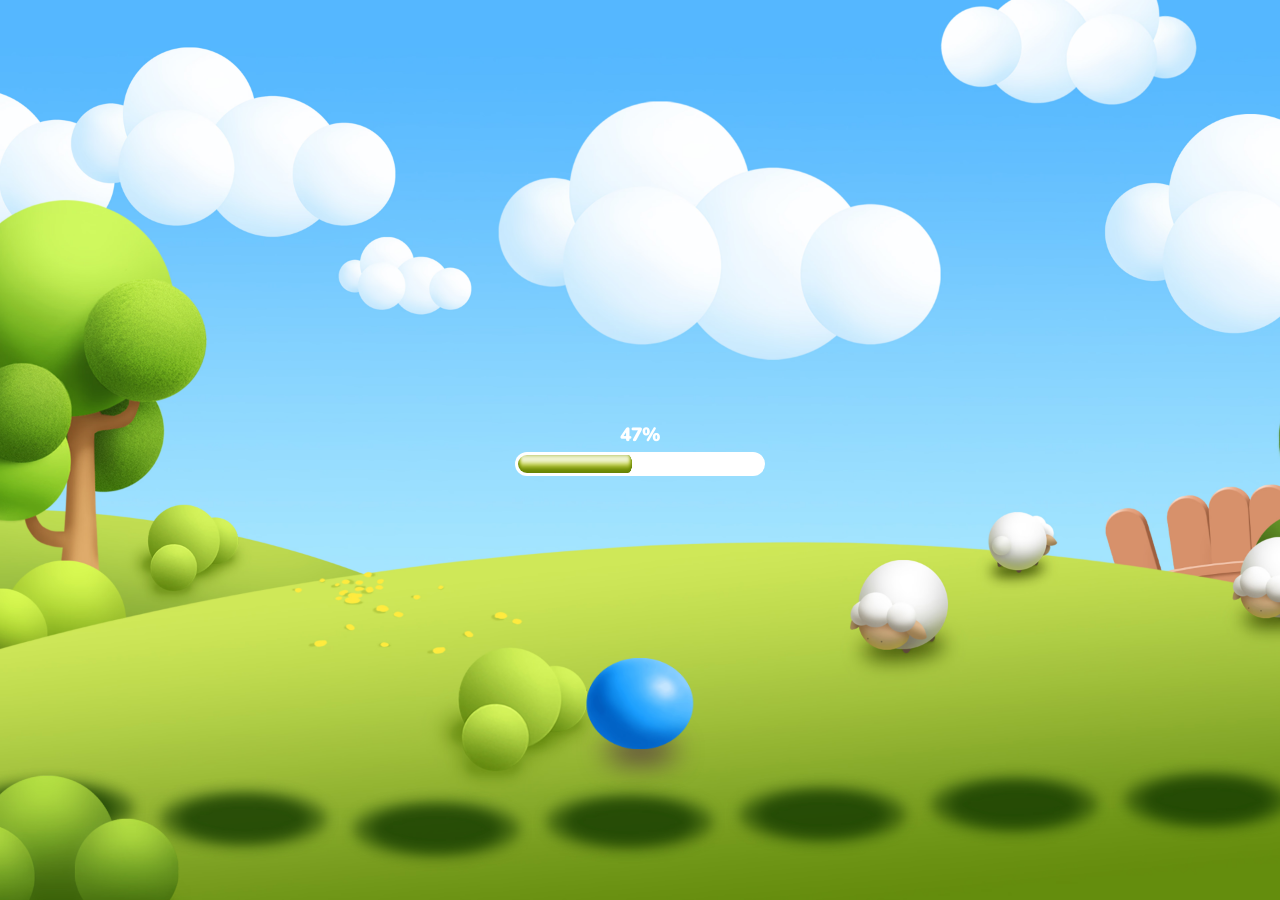
==== index.html @ 811eef04 "ddd" ====
<!DOCTYPE html><html lang="ru"><head>
    <meta charset="UTF-8">
    <meta name="viewport" content="width=device-width,initial-scale=1,viewport-fit=cover">
    <!-- Sitemap -->
    <link rel="sitemap" type="application/xml" href="/sitemap.xml">
    <!-- Иконки -->
    <link rel="apple-touch-icon" href="/favicon.svg">
    <link rel="icon" href="/favicon.svg" type="image/svg" sizes="any">
    <!-- Canonical  -->
    <link rel="canonical" href="https://colorpath.ru/">
    <!-- Theme-color -->
    <meta name="theme-color" content="#fdfdfd">
    <meta name="theme-color" content="#fdfdfd" media="(prefers-color-scheme: light)">
    <meta name="theme-color" content="#000000" media="(prefers-color-scheme: dark)">
    <meta name="apple-mobile-web-app-status-bar-style" content="default">
    <script type="module" crossorigin="" src="/assets/index-CxQRveRb.js"></script>
    <link rel="stylesheet" crossorigin="" href="/assets/index-DnxkoZT_.css">
  <link rel="modulepreload" as="script" crossorigin="" href="/assets/Home-DfJcWKn3.js"><link rel="modulepreload" as="script" crossorigin="" href="/assets/index-CxQRveRb.js"><link rel="modulepreload" as="script" crossorigin="" href="/assets/Header-BY3Kqxrs.js"><link rel="stylesheet" crossorigin="" href="/assets/Header-Bxvtnho0.css"><link rel="stylesheet" crossorigin="" href="/assets/Home-CqLHLkSs.css"><title>Скачать «Путь Цвета» — Аркадный раннер</title><meta name="description" content="Путь Цвета — это динамичный раннер, в котором ты управляешь мячиком, меняешь цвет и проходишь уровни, совпадая c платформами. Этот аркадный раннер на реакцию и скорость становится всё сложнее с каждым уровнем." data-react-helmet="true"><meta name="robots" content="index, follow" data-react-helmet="true"><meta name="twitter:card" content="summary_large_image" data-react-helmet="true"><meta name="twitter:site" content="@MarksGroup" data-react-helmet="true"><meta name="twitter:title" content="Скачать «Путь Цвета» — Аркадный раннер" data-react-helmet="true"><meta name="twitter:description" content="Путь Цвета — это динамичный раннер, в котором ты управляешь мячиком, меняешь цвет и проходишь уровни, совпадая c платформами. Этот аркадный раннер на реакцию и скорость становится всё сложнее с каждым уровнем." data-react-helmet="true"><meta name="twitter:image" content="https://colorpath.ru/preview-image-v2.jpg" data-react-helmet="true"><meta name="twitter:image:alt" content="Превью сайта «Путь Цвета»" data-react-helmet="true"><meta property="og:type" content="website" data-react-helmet="true"><meta property="og:title" content="Скачать «Путь Цвета» — мобильную игру на телефон" data-react-helmet="true"><meta property="og:description" content="Путь Цвета — это динамичный раннер, в котором ты управляешь мячиком, меняешь цвет и проходишь уровни, совпадая c платформами. Этот аркадный раннер на реакцию и скорость становится всё сложнее с каждым уровнем." data-react-helmet="true"><meta property="og:url" content="https://colorpath.ru/" data-react-helmet="true"><meta property="og:image" content="https://colorpath.ru/preview-image-v2.jpg" data-react-helmet="true"><meta property="og:image:width" content="1200" data-react-helmet="true"><meta property="og:image:height" content="630" data-react-helmet="true"><meta property="og:image:alt" content="Превью сайта «Путь Цвета»" data-react-helmet="true"><meta property="og:site_name" content="Скачать «Путь Цвета»" data-react-helmet="true"><meta property="og:locale" content="ru_RU" data-react-helmet="true"><meta http-equiv="Content-Security-Policy" content="default-src 'self'; img-src 'self' https://colorpath.ru https://mc.yandex.ru data: https://telegram.org; script-src 'self' https://mc.yandex.ru 'sha256-GylAe+ymyzx4MREH3q81FRQ39P6rjlCCFoz0YjMxgVc='; style-src 'self' 'unsafe-inline'; font-src 'self' data:; connect-src 'self' https://mc.yandex.ru https://api.yourdomain.com; frame-src 'self' https://mc.yandex.ru;" data-react-helmet="true"><script type="application/ld+json" data-react-helmet="true">{"@context":"https://schema.org","@type":"Game","name":"Скачать «Путь Цвета» — мобильную игру на телефон. Веселый аркадный раннер на реакцию.","description":"Путь Цвета — это динамичный раннер, в котором ты управляешь мячиком, меняешь цвет и проходишь уровни, совпадая c платформами. Этот аркадный раннер на реакцию и скорость становится всё сложнее с каждым уровнем.","url":"https://colorpath.ru/","image":"https://colorpath.ru/preview-image-v2.jpg","applicationCategory":"Game","operatingSystem":"iOS, Android","offers":{"@type":"Offer","price":"0","priceCurrency":"USD"},"aggregateRating":{"@type":"AggregateRating","ratingValue":"4.8","ratingCount":"12450"},"publisher":{"@type":"Organization","name":"LABA","logo":{"@type":"ImageObject","url":"https://colorpath.ru/logo.svg"}}}</script></head>

  <body>
    <!-- Yandex.Metrika counter -->

    <!-- /Yandex.Metrika counter -->
    <div id="root"><header class="Header" data-section="intro"><div class="Header__menu"><nav role="navigation" aria-label="Основная навигация"><div class="Header__bg"><svg width="100" height="100" viewBox="0 0 932 161" fill="none" xmlns="http://www.w3.org/2000/svg"><path d="M6.1457 66.9372C6.17475 56.8547 6.18928 51.8135 7.27538 47.6569C10.1129 36.7972 18.1242 28.2595 28.4495 25.0916C32.4016 23.8791 37.2186 23.7713 46.8527 23.5557L895.023 4.57463C899.375 4.47724 901.551 4.42854 903.385 4.61542C917.672 6.07082 929.167 17.5715 931.196 32.4399C931.456 34.349 931.507 36.6257 931.609 41.179C931.71 45.6755 931.76 47.9238 931.589 49.8257C930.255 64.6284 919.488 76.5764 905.445 78.8394C903.64 79.1301 901.492 79.2096 897.197 79.3686L49.386 110.741C39.1599 111.12 34.0469 111.309 29.8666 110.24C18.9293 107.444 10.2799 98.6818 7.25541 87.3341C6.09943 82.997 6.11485 77.6437 6.1457 66.9372Z" fill="#424342"></path><path d="M41.7187 102.671C41.6314 99.4462 55.7646 98.0986 58.9004 97.7809C62.0616 97.4607 64.8967 99.7834 65.2851 103.012L68.1341 126.69C68.7197 131.557 65.0732 135.873 60.2854 135.98C57.409 136.044 54.9062 134.58 53.4222 132.361C51.1485 128.961 51.46 124.358 49.5861 120.722C46.0805 113.922 41.8933 109.122 41.7187 102.671Z" fill="#424342"></path><path d="M29.4605 85.6154C30.3723 82.4484 28.1884 78.7576 24.9633 78.8298C22.6552 78.8814 20.844 80.8695 20.9806 83.229C21.7233 96.0625 23.0227 110.569 22.2489 124.554C22.1038 127.177 24.1415 129.428 26.7074 129.37C29.3717 129.311 31.3158 126.812 30.7693 124.141C28.6867 113.962 25.8257 98.2405 29.4605 85.6154Z" fill="#424342"></path><path d="M32.1048 79.4664C31.1679 74.6061 35.2433 69.199 40.0487 69.7801C43.1049 70.1496 45.4043 72.8035 45.4208 75.9536C45.5101 93.0492 48.5095 123.289 50.3431 140.249C51.1918 148.098 48.8365 156.988 41.3434 159.475C40.1314 159.878 38.9103 160.107 37.7396 160.062C37.0886 160.037 36.424 159.934 35.7557 159.768C27.2162 157.65 25.1386 147.085 26.8111 138.447C30.107 121.426 34.733 93.0997 32.1048 79.4664Z" fill="#424342"></path><path d="M866.865 66.1257C866.104 61.7442 869.251 57.4587 873.596 57.3615C877.33 57.2779 880.397 60.3653 880.41 64.1889C880.47 81.5258 881.013 93.9601 883.423 112.902C883.937 116.94 880.941 120.57 876.965 120.659C872.836 120.752 869.593 116.998 869.823 112.777C870.59 98.658 869.166 79.3785 866.865 66.1257Z" fill="#424342"></path><path d="M886.223 58.1243C885.308 54.5411 887.758 50.8066 891.373 50.7257C894.314 50.6599 896.736 53.0915 896.676 56.1024C896.435 68.2213 895.657 77.0644 897.084 90.4127C897.391 93.2862 895.267 95.8627 892.444 95.9258C889.514 95.9914 887.248 93.333 887.615 90.3561C888.757 81.1138 889.281 70.0977 886.223 58.1243Z" fill="#424342"></path><path d="M0.19188 42.1889C0.446501 32.174 0.573811 27.1665 1.75264 23.0616C4.83244 12.337 13.0327 4.03403 23.4263 1.11665C27.4045 4.49606e-07 32.2228 0 41.8593 0H890.242C894.595 0 896.772 9.83514e-08 898.601 0.226411C912.851 1.98976 924.086 13.6697 925.782 28.4847C926 30.3869 926 32.6496 926 37.175C926 41.6439 926 43.8784 925.786 45.7639C924.121 60.4388 913.09 72.0682 898.999 74.004C897.189 74.2527 895.04 74.2839 890.742 74.3463L42.4414 86.6636C32.2094 86.8122 27.0934 86.8865 22.938 85.732C12.066 82.7113 3.61482 73.815 0.844966 62.4753C-0.213688 58.1412 -0.0785016 52.8238 0.19188 42.1889Z" fill="url(#paint0_linear_5521_63261)"></path><path d="M48.9529 85.5884C48.9377 82.3827 51.3043 79.644 54.4464 79.3981C57.6139 79.1503 60.3964 81.5206 60.7125 84.7362L63.031 108.321C63.5076 113.168 59.7654 117.374 54.9764 117.374C49.9423 117.374 46.1564 112.751 46.981 107.7C48.2776 99.7566 48.9908 93.6478 48.9529 85.5884Z" fill="url(#paint1_linear_5521_63261)"></path><path d="M23.083 61.2616C24.0654 58.1359 21.9646 54.421 18.7386 54.421C16.43 54.421 14.5748 56.3556 14.6585 58.7025C15.114 71.4674 16.0885 85.9062 15.002 99.7819C14.7982 102.384 16.785 104.665 19.3516 104.665C22.0166 104.665 24.016 102.227 23.5295 99.5613C21.6751 89.4027 19.1666 73.7222 23.083 61.2616Z" fill="url(#paint2_linear_5521_63261)"></path><path d="M26.5901 63.1046C25.7622 58.2558 29.9575 52.9752 34.7487 53.6592C37.7959 54.0942 40.0354 56.7816 39.9813 59.9112C39.5582 84.4219 40.1569 117.752 43.496 138.225C44.3756 143.618 40.4035 149 35.0293 149C30.0976 149 26.324 144.457 26.8596 139.47C29.1001 118.606 30.0361 83.2859 26.5901 63.1046Z" fill="url(#paint3_linear_5521_63261)"></path><path d="M860.714 60.5169C860.051 56.1476 863.293 51.9605 867.64 51.9605C871.374 51.9605 874.371 55.0956 874.299 58.8941C873.971 76.1174 874.235 88.4813 876.221 107.351C876.645 111.374 873.568 114.914 869.591 114.914C865.461 114.914 862.303 111.113 862.627 106.924C863.71 92.9163 862.717 73.733 860.714 60.5169Z" fill="url(#paint4_linear_5521_63261)"></path><path d="M880.246 52.999C879.411 49.4192 881.944 45.7639 885.561 45.7639C888.503 45.7639 890.869 48.2333 890.742 51.2229C890.23 63.256 889.254 72.0232 890.382 85.3147C890.625 88.1759 888.443 90.6881 885.62 90.6881C882.689 90.6881 880.483 87.997 880.917 85.048C882.265 75.8924 883.035 64.961 880.246 52.999Z" fill="url(#paint5_linear_5521_63261)"></path><path d="M30.432 145.915C26.8946 140.284 31.8534 104.384 31.8534 104.384C33.2768 124.312 29.7917 144.239 42.7664 144.239C42.7664 144.239 33.9695 151.546 30.432 145.915Z" fill="#B9E8FF"></path><path d="M872.07 112.063C874.72 106.375 871.785 70.6033 871.785 70.6033C870.404 90.534 872.562 110.377 863.21 110.608C863.21 110.608 869.42 117.75 872.07 112.063Z" fill="#B9E8FF"></path><path opacity="0.4" d="M911.919 62.0598C892.759 77.5151 865.218 65.2002 865.218 65.2002C902.858 60.2593 912.822 56.938 917.838 25.652C917.838 25.652 931.079 46.6046 911.919 62.0598Z" fill="#B9E8FF"></path><defs><linearGradient id="paint0_linear_5521_63261" x1="359.175" y1="231.209" x2="345.45" y2="-19.575" gradientUnits="userSpaceOnUse"><stop stop-color="#D1EDFF"></stop><stop offset="1" stop-color="white"></stop></linearGradient><linearGradient id="paint1_linear_5521_63261" x1="359.175" y1="231.209" x2="345.45" y2="-19.575" gradientUnits="userSpaceOnUse"><stop stop-color="#D1EDFF"></stop><stop offset="1" stop-color="white"></stop></linearGradient><linearGradient id="paint2_linear_5521_63261" x1="359.175" y1="231.209" x2="345.45" y2="-19.575" gradientUnits="userSpaceOnUse"><stop stop-color="#D1EDFF"></stop><stop offset="1" stop-color="white"></stop></linearGradient><linearGradient id="paint3_linear_5521_63261" x1="359.175" y1="231.209" x2="345.45" y2="-19.575" gradientUnits="userSpaceOnUse"><stop stop-color="#D1EDFF"></stop><stop offset="1" stop-color="white"></stop></linearGradient><linearGradient id="paint4_linear_5521_63261" x1="359.175" y1="231.209" x2="345.45" y2="-19.575" gradientUnits="userSpaceOnUse"><stop stop-color="#D1EDFF"></stop><stop offset="1" stop-color="white"></stop></linearGradient><linearGradient id="paint5_linear_5521_63261" x1="359.175" y1="231.209" x2="345.45" y2="-19.575" gradientUnits="userSpaceOnUse"><stop stop-color="#D1EDFF"></stop><stop offset="1" stop-color="white"></stop></linearGradient></defs></svg></div><div class="Header__picture"><img src="/assets/element-cloud-CHfB89qb.svg" alt="" loading="lazy"></div><ul><li class="Header__link"><a href="https://www.rustore.ru/catalog/app/ru.LABA.ColorPath" target="_blank" rel="noopener noreferrer" aria-label="Скачать игру"><span>Играть</span></a></li><li class="Header__link"><a href="#tab">Об игре</a></li><li class="Header__link Header__link_logo"><a href="/"><svg width="100" height="100" viewBox="0 0 33 33" fill="none" xmlns="http://www.w3.org/2000/svg"><g clip-path="url(#clip0_6053_7049)"><g clip-path="url(#clip1_6053_7049)"><circle cx="23.9619" cy="8.42684" r="5.06106" transform="rotate(0.193683 23.9619 8.42684)" fill="#424342"></circle><path d="M12.5983 0.797351L12.5358 19.2701C12.5349 19.5496 12.7607 19.777 13.0402 19.7779L31.513 19.8404L31.4745 31.2276L1.10829 31.1249L1.21094 0.758857L12.5983 0.797351Z" fill="#424342"></path></g></g><defs><clipPath id="clip0_6053_7049"><rect width="30.3664" height="30.3664" fill="white" transform="translate(1.21094 0.758857) rotate(0.193683)"></rect></clipPath><clipPath id="clip1_6053_7049"><rect width="30.3664" height="30.3664" fill="white" transform="translate(1.21094 0.758857) rotate(0.193683)"></rect></clipPath></defs></svg></a></li><li class="Header__link"><a href="#slider">Приключения</a></li><li class="Header__link"><a href="#footer">Каналы</a></li></ul><div class="Header__picture"><img src="/assets/element-cloud-CHfB89qb.svg" alt="" loading="lazy"></div></nav><button type="button" class="Header__toggle" aria-label="Открыть/закрыть меню" aria-expanded="false" aria-controls="main-navigation"><div><span></span><span></span><span></span></div></button></div></header><main><div class="ScrollContainer"><section class="Intro" id="intro" data-section="intro"><div class="Intro__container"><div class="Intro__logo"><picture><img loading="eager" src="/assets/element-logo-zb1z8ChI.svg" width="970" height="296" alt="Играй на телефоне" decoding="async"></picture></div><ul class="Intro__stores"><li class="Intro__store Intro__store_app"><a href="#" target="_blank" rel="noopener noreferrer" aria-label="Скачать в App Store"><picture><img loading="eager" src="/assets/intro-appstore-DQC2vHEr.svg" width="197" height="80" alt="Скачать в App Store" decoding="async"></picture></a></li><li class="Intro__store Intro__store_google"><a href="#" target="_blank" rel="noopener noreferrer" aria-label="Доступно в Google Play"><picture><img loading="eager" src="/assets/intro-google-KIIRljZ_.svg" width="197" height="80" alt="Доступно в Google Play" decoding="async"></picture></a></li><li class="Intro__store Intro__store_gallery"><a href="#" target="_blank" rel="noopener noreferrer" aria-label="Загрузить в AppGallery"><picture><img loading="eager" src="/assets/intro-appgallery-DPXRbnSt.svg" width="197" height="80" alt="Загрузить в AppGallery" decoding="async"></picture></a></li><li class="Intro__store Intro__store_ru"><a href="https://www.rustore.ru/catalog/app/ru.LABA.ColorPath" target="_blank" rel="noopener noreferrer" aria-label="Скачать в RuStore"><picture><img loading="eager" src="/assets/intro-rustore-Cb5eynP2.svg" width="197" height="80" alt="Скачать в RuStore" decoding="async"></picture></a></li></ul></div><ul class="Intro__clouds"><li class="Intro__cloud Intro__cloud_1"><picture><img loading="eager" src="/assets/element-cloud-CHfB89qb.svg" width="395" height="395" alt="" decoding="async"></picture></li><li class="Intro__cloud Intro__cloud_2"><picture><img loading="eager" src="/assets/element-cloud-CHfB89qb.svg" width="395" height="395" alt="" decoding="async"></picture></li></ul></section><section class="Tabs" id="tab" data-section="intro"><div class="Tabs__container"><div class="Tabs__info"><h2 class="Tabs__title"><img loading="lazy" src="/assets/tab-title-BVz-_sl-.svg" alt="Заголовок"></h2><div class="Tabs__nav"><button class="active">Как играть</button><button class="">Цели</button><button class="">Миры</button><button class="">Магазин</button></div><div class="Tabs__text-wrapper"><div class="Tabs__text active"><p>Тапайте по&nbsp;экрану, чтобы поменять цвет мяча в&nbsp;цвет платформы</p><p>Достигайте целей, тренируя реакцию и&nbsp;внимательность в&nbsp;динамичном цветном раннере</p></div><div class="Tabs__text"><p>Выполняйте цели и&nbsp;задания&nbsp;на&nbsp;каждом уровне, чтобы&nbsp;получить награды</p><p>Игра станет интереснее и&nbsp;чуть сложнее. Скорее испытайте свои навыки в&nbsp;деле!</p></div><div class="Tabs__text"><p>Вас ждут удивительные миры&nbsp;и&nbsp;больше сотни уровней</p><p>Каждый мир уникален, а&nbsp;сложность уровней растёт постепенно, подстраиваясь под&nbsp;ваше мастерство</p></div><div class="Tabs__text"><p>Заглядывайте в&nbsp;магазин за&nbsp;бустерами и&nbsp;рубашками для&nbsp;мяча!</p><p>Они дают крутые бонусы, которые помогут быстрее проходить сложные уровни</p></div></div></div><div class="Tabs__screen"><div class="Tabs__screen-item active"><picture><source media="(max-width: 1023px)" type="image/avif" srcset="/assets/tabs-1-img-mob-Dxi9TRFn.avif"><source media="(max-width: 1023px)" type="image/webp" srcset="/assets/tabs-1-img-mob-DiCrmN5o.webp"><source media="(min-width: 1024px)" type="image/avif" srcset="/assets/tabs-1-img-desk-6qLQ7wLo.avif"><source media="(min-width: 1024px)" type="image/webp" srcset="/assets/tabs-1-img-desk-GtZqTrYL.webp"><img loading="lazy" src="/assets/tabs-1-img-desk-Ds2SceyU.jpg" width="970" height="296" alt="Как играть" decoding="async"></picture></div><div class="Tabs__screen-item"><picture><source media="(max-width: 1023px)" type="image/avif" srcset="/assets/tabs-2-img-mob-CA8cANDw.avif"><source media="(max-width: 1023px)" type="image/webp" srcset="/assets/tabs-2-img-mob-irSORLp4.webp"><source media="(min-width: 1024px)" type="image/avif" srcset="/assets/tabs-2-img-desk-Bxumnl_g.avif"><source media="(min-width: 1024px)" type="image/webp" srcset="/assets/tabs-2-img-desk-Cx2gL2oR.webp"><img loading="lazy" src="/assets/tabs-2-img-desk-CWNzq5t0.jpg" width="970" height="296" alt="Цели" decoding="async"></picture></div><div class="Tabs__screen-item"><picture><source media="(max-width: 1023px)" type="image/avif" srcset="/assets/tabs-3-img-mob-BKvamWXJ.avif"><source media="(max-width: 1023px)" type="image/webp" srcset="/assets/tabs-3-img-mob-_Sp0-USE.webp"><source media="(min-width: 1024px)" type="image/avif" srcset="/assets/tabs-3-img-desk-DvRApriJ.avif"><source media="(min-width: 1024px)" type="image/webp" srcset="/assets/tabs-3-img-desk-Ct7_iQ5J.webp"><img loading="lazy" src="/assets/tabs-3-img-desk-DwBZBFE3.jpg" width="970" height="296" alt="Миры" decoding="async"></picture></div><div class="Tabs__screen-item"><picture><source media="(max-width: 1023px)" type="image/avif" srcset="/assets/tabs-4-img-mob-ef1bA_GE.avif"><source media="(max-width: 1023px)" type="image/webp" srcset="/assets/tabs-4-img-mob-BoARikZa.webp"><source media="(min-width: 1024px)" type="image/avif" srcset="/assets/tabs-4-img-mob-ef1bA_GE.avif"><source media="(min-width: 1024px)" type="image/webp" srcset="/assets/tabs-4-img-mob-BoARikZa.webp"><img loading="lazy" src="/assets/tabs-4-img-mob-DbXYSfll.jpg" width="970" height="296" alt="Магазин" decoding="async"></picture></div></div></div></section><section id="slider" class="Slider" data-section="intro"><ul class="Slider__clouds"><li class="Slider__cloud Slider__cloud_1"><picture><img src="/assets/element-cloud-CHfB89qb.svg" width="395" height="395" alt="" decoding="async"></picture></li><li class="Slider__cloud Slider__cloud_2"><picture><img src="/assets/element-cloud-CHfB89qb.svg" width="395" height="395" alt="" decoding="async"></picture></li><li class="Slider__cloud Slider__cloud_3"><picture><img src="/assets/element-cloud-CHfB89qb.svg" width="395" height="395" alt="" decoding="async"></picture></li><li class="Slider__cloud Slider__cloud_4"><picture><img src="/assets/element-cloud-CHfB89qb.svg" width="395" height="395" alt="" decoding="async"></picture></li></ul><div class="Slider__main"><div class="Slider__track"><div class="Slider__bg" aria-hidden="true"><picture><source type="image/avif" srcset="/assets/slider-bg-COx7jO_C.avif"><source type="image/webp" srcset="/assets/slider-bg-V-q5Q4LB.webp"><img src="/assets/slider-bg-y4o90Z9f.png" width="970" height="296" alt="" decoding="async"></picture></div><div class="Slider__slide active" style="transform-origin: 50% 50%; z-index: 100; transform: translate(0px, 0px);"><div class="Slider__content"><picture><source type="image/avif" srcset="/assets/slider-3-tqVnO5yH.avif"><source type="image/webp" srcset="/assets/slider-3-PMr3LMcx.webp"><img class="Slider__image" src="/assets/slider-3-CcSnbUDk.jpg" alt="Проект 3" decoding="async"></picture></div></div><div class="Slider__slide" style="transform-origin: 50% 50%; z-index: 50; transform: translate3d(355.556px, 0px, -266.667px) scale(0.775, 0.775);"><div class="Slider__content"><picture><source type="image/avif" srcset="/assets/slider-4-WUVK1eC5.avif"><source type="image/webp" srcset="/assets/slider-4-Dt58dY2g.webp"><img class="Slider__image" src="/assets/slider-4-Ca9R1VYY.jpg" alt="Проект 4" decoding="async"></picture></div></div><div class="Slider__slide" style="transform-origin: 50% 50%; z-index: 0; transform: translate3d(0px, 0px, -533.333px) scale(0.55, 0.55);"><div class="Slider__content"><picture><source type="image/avif" srcset="/assets/slider-1-BKCE7ML3.avif"><source type="image/webp" srcset="/assets/slider-1-7rODa3e_.webp"><img class="Slider__image" src="/assets/slider-1-BhZOOITi.jpg" alt="Проект 1" decoding="async"></picture></div></div><div class="Slider__slide" style="transform-origin: 50% 50%; z-index: 50; transform: translate3d(-355.556px, 0px, -266.667px) scale(0.775, 0.775);"><div class="Slider__content"><picture><source type="image/avif" srcset="/assets/slider-2-C_GxAT14.avif"><source type="image/webp" srcset="/assets/slider-2-DiZ0NDsL.webp"><img class="Slider__image" src="/assets/slider-2-D1pg8Os-.jpg" alt="Проект 5" decoding="async"></picture></div></div></div><div class="Slider__navigation"><button class="Arrow Slider__arrow Slider__arrow_prev" type="button" aria-label="Навигация"><svg xmlns="http://www.w3.org/2000/svg" width="96" height="70" viewBox="0 0 96 70" fill="none"><defs><linearGradient id="arrowGradient" x1="0%" y1="0%" x2="100%" y2="100%"><stop offset="0%" stop-color="#d1edff"></stop><stop offset="100%" stop-color="#ffffff"></stop></linearGradient><filter id="arrowShadow"><feDropShadow dx="9" dy="6" stdDeviation="13" flood-color="rgba(0, 51, 87, 0.5)"></feDropShadow></filter></defs><path class="Arrow__path" d="M15.2598 23.7665C6.50038 29.0507 2.12069 31.6928 1.89962 36.8906C1.67856 42.0884 5.7417 45.0569 13.868 50.9939C20.1089 55.5534 26.4625 59.1376 33.7039 62.3727C44.6017 67.2414 50.0505 69.6758 55.3254 67.147C60.6002 64.6183 61.2923 59.1496 62.6764 48.2122C63.4521 42.0829 63.7706 36.3588 63.6611 30.4255C63.4703 20.0886 63.3749 14.9202 58.4512 11.8375C53.5276 8.75478 48.2202 10.4146 37.6053 13.7341C29.3993 16.3004 22.3614 19.4823 15.2598 23.7665Z" fill="#424342"></path><path class="Arrow__path" d="M94.8264 40.7373C95.277 32.3408 88.6317 24.8892 79.3453 23.3776L64.922 21.0298C52.9871 19.0871 41.9639 26.8814 41.3848 37.6724C40.8173 48.2482 50.5483 57.0871 62.4022 56.763L77.0192 56.3633C86.6436 56.1002 94.3656 49.324 94.8264 40.7373Z" fill="#424342"></path><path class="Arrow__path Arrow__path--white" d="M15.687 16.0965C7.8604 22.0407 3.9471 25.0128 4.00053 30.3943C4.05397 35.7758 7.95297 38.617 15.751 44.2994C21.7398 48.6635 27.7844 52.0137 34.6314 54.9542C44.9357 59.3794 50.0878 61.5921 54.8333 58.6875C59.5788 55.7828 59.9469 50.0953 60.683 38.7203C61.0956 32.3458 61.106 26.4152 60.7109 20.2921C60.0224 9.62479 59.6782 4.29111 54.979 1.37962C50.2797 -1.53186 45.4611 0.476896 35.8238 4.49441C28.3735 7.60023 22.0323 11.2773 15.687 16.0965ZM90 29.2166C90 20.5181 83.4945 13.1889 74.8444 12.1422L61.4096 10.5165C50.2927 9.17134 40.5 17.8339 40.5 29.0131C40.5 39.9693 49.9237 48.5604 60.8535 47.5685L74.3311 46.3454C83.2052 45.54 90 38.1122 90 29.2166Z" fill="#ffffff"></path><path class="Arrow__path Arrow__path--gradient" d="M15.687 16.0965C7.8604 22.0407 3.9471 25.0128 4.00053 30.3943C4.05397 35.7758 7.95297 38.617 15.751 44.2994C21.7398 48.6635 27.7844 52.0137 34.6314 54.9542C44.9357 59.3794 50.0878 61.5921 54.8333 58.6875C59.5788 55.7828 59.9469 50.0953 60.683 38.7203C61.0956 32.3458 61.106 26.4152 60.7109 20.2921C60.0224 9.62479 59.6782 4.29111 54.979 1.37962C50.2797 -1.53186 45.4611 0.476896 35.8238 4.49441C28.3735 7.60023 22.0323 11.2773 15.687 16.0965ZM90 29.2166C90 20.5181 83.4945 13.1889 74.8444 12.1422L61.4096 10.5165C50.2927 9.17134 40.5 17.8339 40.5 29.0131C40.5 39.9693 49.9237 48.5604 60.8535 47.5685L74.3311 46.3454C83.2052 45.54 90 38.1122 90 29.2166Z" fill="url(#arrowGradient)"></path></svg></button><button class="Arrow Slider__arrow Slider__arrow_next" type="button" aria-label="Навигация"><svg xmlns="http://www.w3.org/2000/svg" width="96" height="70" viewBox="0 0 96 70" fill="none"><defs><linearGradient id="arrowGradient" x1="0%" y1="0%" x2="100%" y2="100%"><stop offset="0%" stop-color="#d1edff"></stop><stop offset="100%" stop-color="#ffffff"></stop></linearGradient><filter id="arrowShadow"><feDropShadow dx="9" dy="6" stdDeviation="13" flood-color="rgba(0, 51, 87, 0.5)"></feDropShadow></filter></defs><path class="Arrow__path" d="M15.2598 23.7665C6.50038 29.0507 2.12069 31.6928 1.89962 36.8906C1.67856 42.0884 5.7417 45.0569 13.868 50.9939C20.1089 55.5534 26.4625 59.1376 33.7039 62.3727C44.6017 67.2414 50.0505 69.6758 55.3254 67.147C60.6002 64.6183 61.2923 59.1496 62.6764 48.2122C63.4521 42.0829 63.7706 36.3588 63.6611 30.4255C63.4703 20.0886 63.3749 14.9202 58.4512 11.8375C53.5276 8.75478 48.2202 10.4146 37.6053 13.7341C29.3993 16.3004 22.3614 19.4823 15.2598 23.7665Z" fill="#424342"></path><path class="Arrow__path" d="M94.8264 40.7373C95.277 32.3408 88.6317 24.8892 79.3453 23.3776L64.922 21.0298C52.9871 19.0871 41.9639 26.8814 41.3848 37.6724C40.8173 48.2482 50.5483 57.0871 62.4022 56.763L77.0192 56.3633C86.6436 56.1002 94.3656 49.324 94.8264 40.7373Z" fill="#424342"></path><path class="Arrow__path Arrow__path--white" d="M15.687 16.0965C7.8604 22.0407 3.9471 25.0128 4.00053 30.3943C4.05397 35.7758 7.95297 38.617 15.751 44.2994C21.7398 48.6635 27.7844 52.0137 34.6314 54.9542C44.9357 59.3794 50.0878 61.5921 54.8333 58.6875C59.5788 55.7828 59.9469 50.0953 60.683 38.7203C61.0956 32.3458 61.106 26.4152 60.7109 20.2921C60.0224 9.62479 59.6782 4.29111 54.979 1.37962C50.2797 -1.53186 45.4611 0.476896 35.8238 4.49441C28.3735 7.60023 22.0323 11.2773 15.687 16.0965ZM90 29.2166C90 20.5181 83.4945 13.1889 74.8444 12.1422L61.4096 10.5165C50.2927 9.17134 40.5 17.8339 40.5 29.0131C40.5 39.9693 49.9237 48.5604 60.8535 47.5685L74.3311 46.3454C83.2052 45.54 90 38.1122 90 29.2166Z" fill="#ffffff"></path><path class="Arrow__path Arrow__path--gradient" d="M15.687 16.0965C7.8604 22.0407 3.9471 25.0128 4.00053 30.3943C4.05397 35.7758 7.95297 38.617 15.751 44.2994C21.7398 48.6635 27.7844 52.0137 34.6314 54.9542C44.9357 59.3794 50.0878 61.5921 54.8333 58.6875C59.5788 55.7828 59.9469 50.0953 60.683 38.7203C61.0956 32.3458 61.106 26.4152 60.7109 20.2921C60.0224 9.62479 59.6782 4.29111 54.979 1.37962C50.2797 -1.53186 45.4611 0.476896 35.8238 4.49441C28.3735 7.60023 22.0323 11.2773 15.687 16.0965ZM90 29.2166C90 20.5181 83.4945 13.1889 74.8444 12.1422L61.4096 10.5165C50.2927 9.17134 40.5 17.8339 40.5 29.0131C40.5 39.9693 49.9237 48.5604 60.8535 47.5685L74.3311 46.3454C83.2052 45.54 90 38.1122 90 29.2166Z" fill="url(#arrowGradient)"></path></svg></button></div></div></section><footer id="footer" class="Footer" data-section="intro"><div class="Footer__channels"><div class="Footer__text"><div class="Footer__title"><picture><source media="(min-width: 769px)" type="image/avif" srcset="/assets/footer-text-CpQaasHD.avif"><source media="(min-width: 769px)" type="image/webp" srcset="/assets/footer-text-CFJJFgm8.webp"><source media="(max-width: 768px)" type="image/avif" srcset="/assets/footer-text-mob-B37KCXZO.avif"><source media="(max-width: 768px)" type="image/webp" srcset="/assets/footer-text-mob-UCrYhIu-.webp"><img src="/assets/footer-text-Bemcypwo.png" srcset="/assets/footer-text-Bemcypwo.png, /assets/footer-text-CFJJFgm8.webp 2x" alt="LABA title" class="Footer__title-img" width="267" height="119" loading="lazy" decoding="async"></picture></div><p>Подписывайтесь, чтобы участвовать в&nbsp;ивентах, получать награды и&nbsp;призы</p></div><div class="Footer__socials"><a href="#" class="Footer__social"><div></div><picture><img src="data:image/svg+xml,%3csvg%20width='40'%20height='40'%20viewBox='0%200%2040%2040'%20fill='none'%20xmlns='http://www.w3.org/2000/svg'%3e%3cpath%20fill-rule='evenodd'%20clip-rule='evenodd'%20d='M31.9617%207.38328C32.3736%207.20993%2032.8244%207.15014%2033.2672%207.21014C33.71%207.27013%2034.1287%207.44772%2034.4796%207.72442C34.8304%208.00111%2035.1008%208.3668%2035.2624%208.78341C35.424%209.20003%2035.4709%209.65234%2035.3984%2010.0933L31.6184%2033.0216C31.2517%2035.2333%2028.8251%2036.5016%2026.7967%2035.3999C25.1001%2034.4783%2022.5801%2033.0583%2020.3134%2031.5766C19.1801%2030.8349%2015.7084%2028.4599%2016.1351%2026.7699C16.5017%2025.3249%2022.3351%2019.8949%2025.6684%2016.6666C26.9767%2015.3983%2026.3801%2014.6666%2024.8351%2015.8333C20.9984%2018.7299%2014.8384%2023.1349%2012.8017%2024.3749C11.0051%2025.4683%2010.0684%2025.6549%208.94841%2025.4683C6.90507%2025.1283%205.01007%2024.6016%203.46341%2023.9599C1.37341%2023.0933%201.47507%2020.2199%203.46174%2019.3833L31.9617%207.38328Z'%20fill='white'/%3e%3c/svg%3e" alt="Telegram"></picture><div></div></a><a href="#" class="Footer__social"><div></div><picture><img src="data:image/svg+xml,%3csvg%20width='40'%20height='40'%20viewBox='0%200%2040%2040'%20fill='none'%20xmlns='http://www.w3.org/2000/svg'%3e%3cpath%20fill-rule='evenodd'%20clip-rule='evenodd'%20d='M39.0833%2011.9159C39.36%2011.0059%2039.0833%2010.3359%2037.7583%2010.3359H33.3833C32.27%2010.3359%2031.7567%2010.9143%2031.4783%2011.5526C31.4783%2011.5526%2029.2533%2016.8793%2026.1017%2020.3393C25.0817%2021.3426%2024.6183%2021.6609%2024.0617%2021.6609C23.7833%2021.6609%2023.365%2021.3426%2023.365%2020.4309V11.9159C23.365%2010.8226%2023.0583%2010.3359%2022.1317%2010.3359H15.2517C14.5567%2010.3359%2014.1383%2010.8426%2014.1383%2011.3243C14.1383%2012.3593%2015.715%2012.5993%2015.8767%2015.5126V21.8426C15.8767%2023.2309%2015.6217%2023.4826%2015.065%2023.4826C13.5817%2023.4826%209.97333%2018.1309%207.83167%2012.0076C7.41667%2010.8159%206.99667%2010.3359%205.87833%2010.3359H1.5C0.25%2010.3359%200%2010.9143%200%2011.5526C0%2012.6893%201.48333%2018.3359%206.90833%2025.8043C10.525%2030.9043%2015.6167%2033.6693%2020.255%2033.6693C23.0367%2033.6693%2023.38%2033.0559%2023.38%2031.9976V28.1426C23.38%2026.9143%2023.6433%2026.6693%2024.525%2026.6693C25.175%2026.6693%2026.2867%2026.9893%2028.8833%2029.4476C31.85%2032.3626%2032.3383%2033.6693%2034.0083%2033.6693H38.3833C39.6333%2033.6693%2040.26%2033.0559%2039.9%2031.8426C39.5033%2030.6359%2038.0867%2028.8843%2036.2083%2026.8059C35.1883%2025.6226%2033.6583%2024.3476%2033.1933%2023.7093C32.545%2022.8909%2032.73%2022.5259%2033.1933%2021.7976C33.1933%2021.7976%2038.5267%2014.4209%2039.0817%2011.9159'%20fill='white'/%3e%3c/svg%3e" alt="VK"></picture><div></div></a></div></div><div class="Footer__contacts"><div class="Footer__hill"><picture><source media="(max-width: 1023px)" type="image/avif" srcset="/assets/footer-hill-Bv82ePI3.avif"><source media="(max-width: 1023px)" type="image/webp" srcset="/assets/footer-hill-C0Gk10KG.webp"><img src="/assets/footer-hill-CJQpkQqc.png" width="970" height="296" alt="Холм" decoding="async"></picture></div><div class="Footer__wrapper"><div class="Footer__left"><div class="Footer__cols"><div class="Footer__col"><div class="Footer__email"><span>E-mail:</span><br><a href="mailto:Support@laba-laba.ru">Support@laba-laba.ru</a></div><div class="Footer__address"><span>Адрес:</span><br><a href="https://yandex.ru/maps/-/CPgFm8-O">125124, г. Москва, 3-я улица Ямского поля, д. 20, стр. 1</a></div></div><div class="Footer__col"><a href="/information" data-discover="true">Политика конфиденциальности</a><span>© LABA</span></div></div><ul class="Footer__stores"><li class="Footer__store Footer__store_ru"><a href="https://www.rustore.ru/catalog/app/ru.LABA.ColorPath" target="_blank" rel="noopener noreferrer" aria-label="Скачать в RuStore"><picture><source type="image/avif" srcset="[data-uri]"><source type="image/webp" srcset="[data-uri]"><img src="[data-uri]" alt="Скачать в RuStore" width="100%" height="100%" decoding="async"></picture></a></li></ul></div><div class="Footer__right"><a href="#" class="Footer__logo"><picture><img src="/assets/element-logo-zb1z8ChI.svg" alt="Logo"></picture></a><div class="Footer__apps"><a href="https://www.rustore.ru/catalog/app/ru.laba.tamtam" target="_blank" rel="noopener noreferrer" class="Footer__app"><picture><source media="(max-width: 1023px)" type="image/avif" srcset="/assets/footer-tamtam-COU9p1Rs.avif"><source media="(max-width: 1023px)" type="image/webp" srcset="/assets/footer-tamtam-RNGSKEiU.webp"><img src="/assets/footer-tamtam-Bn8Ghi6j.jpg" alt="TamTam"></picture></a><a href="https://www.rustore.ru/catalog/app/ru.laba.iching" target="_blank" rel="noopener noreferrer" class="Footer__app"><picture><source media="(max-width: 1023px)" type="image/avif" srcset="[data-uri]"><source media="(max-width: 1023px)" type="image/webp" srcset="[data-uri]"><img src="[data-uri]" alt="Book"></picture></a></div></div></div></div><div class="Footer__elements"><div class="Footer__bushRightTriple"><div class="Footer__bush"><picture><source media="(max-width: 1023px)" type="image/avif" srcset="/assets/footer-bush-right-triple-iYVZb-dE.avif"><source media="(max-width: 1023px)" type="image/webp" srcset="/assets/footer-bush-right-triple-BmdHoyE2.webp"><img src="/assets/footer-bush-right-triple-BzD3omUA.png" width="970" height="296" alt="Куст тройной" decoding="async"></picture></div><div class="Footer__sheep Footer__sheep_bush"><picture><source media="(max-width: 1023px)" type="image/avif" srcset="/assets/element-sheep-2-q1LW860d.avif"><source media="(max-width: 1023px)" type="image/webp" srcset="/assets/element-sheep-2-CEZbCDYS.webp"><img src="/assets/element-sheep-BXYa29ie.png" width="970" height="296" alt="Овца" decoding="async"></picture></div></div><div class="Footer__treeRight"><picture><source media="(max-width: 1023px)" type="image/avif" srcset="/assets/footer-tree-right-CtNcmObM.avif"><source media="(max-width: 1023px)" type="image/webp" srcset="/assets/footer-tree-right-DA0jj9Fi.webp"><img src="/assets/footer-tree-right-BSF0Tkln.png" width="970" height="296" alt="Дерево правое" decoding="async"></picture></div><div class="Footer__bushRightDouble"><picture><source media="(max-width: 1023px)" type="image/avif" srcset="/assets/footer-bush-right-double-C65Qc4UY.avif"><source media="(max-width: 1023px)" type="image/webp" srcset="/assets/footer-bush-right-double-IstFrbo8.webp"><img src="/assets/footer-bush-right-double-Bbgla3MA.png" width="970" height="296" alt="Куст двойной" decoding="async"></picture></div><div class="Footer__treeLeft"><picture><source media="(max-width: 1023px)" type="image/avif" srcset="/assets/footer-tree-left-DWvaKkkJ.avif"><source media="(max-width: 1023px)" type="image/webp" srcset="/assets/footer-tree-left-BHh6lkV6.webp"><img src="/assets/footer-tree-left-74C2tsWN.png" width="970" height="296" alt="Дерево левое" decoding="async"></picture></div><div class="Footer__treeLeftRight"><picture><source media="(max-width: 1023px)" type="image/avif" srcset="/assets/footer-tree-left-DWvaKkkJ.avif"><source media="(max-width: 1023px)" type="image/webp" srcset="/assets/footer-tree-left-BHh6lkV6.webp"><img src="/assets/footer-tree-left-74C2tsWN.png" width="970" height="296" alt="Дерево левое правое" decoding="async"></picture></div><div class="Footer__treeLeft2"><picture><source media="(max-width: 1023px)" type="image/avif" srcset="/assets/footer-tree-left-2-duMYvacs.avif"><source media="(max-width: 1023px)" type="image/webp" srcset="/assets/footer-tree-left-2-C04cUU95.webp"><img src="/assets/footer-tree-left-2-B7YRiwEe.png" width="970" height="296" alt="Дерево левое 2" decoding="async"></picture></div><div class="Footer__bushLeftSingle"><picture><source media="(max-width: 1023px)" type="image/avif" srcset="/assets/footer-bush-left-single-B9J7CJzb.avif"><source media="(max-width: 1023px)" type="image/webp" srcset="/assets/footer-bush-left-single-Brpm3ey6.webp"><img src="/assets/footer-bush-left-single-tZz2OsuZ.png" width="970" height="296" alt="Куст левый одиночный" decoding="async"></picture></div><div class="Footer__bushLeftTriple"><picture><source media="(max-width: 1023px)" type="image/avif" srcset="/assets/footer-bush-right-triple-iYVZb-dE.avif"><source media="(max-width: 1023px)" type="image/webp" srcset="/assets/footer-bush-right-triple-BmdHoyE2.webp"><img src="/assets/footer-bush-right-triple-BzD3omUA.png" width="970" height="296" alt="Куст левый тройной" decoding="async"></picture></div><div class="Footer__bushSingle"><picture><source media="(max-width: 1023px)" type="image/avif" srcset="/assets/footer-bush-single-Fu62PGE_.avif"><source media="(max-width: 1023px)" type="image/webp" srcset="/assets/footer-bush-single-C4b3jyfs.webp"><img src="/assets/footer-bush-single-Wdgc9LyH.png" width="970" height="296" alt="Куст одиночный" decoding="async"></picture></div><div class="Footer__sheep"><picture><source media="(max-width: 1023px)" type="image/avif" srcset="/assets/element-sheep-B5fSlduf.avif"><source media="(max-width: 1023px)" type="image/webp" srcset="/assets/element-sheep-qcs8ywJv.webp"><img src="/assets/element-sheep-BXYa29ie.png" width="970" height="296" alt="Овца" decoding="async"></picture><img src="data:image/svg+xml,%3csvg%20width='2601'%20height='1329'%20viewBox='0%200%202601%201329'%20fill='none'%20xmlns='http://www.w3.org/2000/svg'%3e%3cg%20filter='url(%23filter0_f_5704_61768)'%3e%3cellipse%20cx='1300.43'%20cy='664.385'%20rx='1083.63'%20ry='447.586'%20fill='%23617F1D'%20fill-opacity='0.36'/%3e%3c/g%3e%3cg%20filter='url(%23filter1_f_5704_61768)'%3e%3cellipse%20cx='1295.19'%20cy='593.714'%20rx='827.119'%20ry='308.861'%20fill='%2362811E'%20fill-opacity='0.79'/%3e%3c/g%3e%3cdefs%3e%3cfilter%20id='filter0_f_5704_61768'%20x='0.000961304'%20y='0.000961304'%20width='2600.86'%20height='1328.77'%20filterUnits='userSpaceOnUse'%20color-interpolation-filters='sRGB'%3e%3cfeFlood%20flood-opacity='0'%20result='BackgroundImageFix'/%3e%3cfeBlend%20mode='normal'%20in='SourceGraphic'%20in2='BackgroundImageFix'%20result='shape'/%3e%3cfeGaussianBlur%20stdDeviation='108.399'%20result='effect1_foregroundBlur_5704_61768'/%3e%3c/filter%3e%3cfilter%20id='filter1_f_5704_61768'%20x='251.278'%20y='68.0556'%20width='2087.83'%20height='1051.32'%20filterUnits='userSpaceOnUse'%20color-interpolation-filters='sRGB'%3e%3cfeFlood%20flood-opacity='0'%20result='BackgroundImageFix'/%3e%3cfeBlend%20mode='normal'%20in='SourceGraphic'%20in2='BackgroundImageFix'%20result='shape'/%3e%3cfeGaussianBlur%20stdDeviation='108.399'%20result='effect1_foregroundBlur_5704_61768'/%3e%3c/filter%3e%3c/defs%3e%3c/svg%3e" class="Footer__shadow Footer__shadow_1" alt="Тень" decoding="async"></div><div class="Footer__sheep Footer__sheep_repeat"><picture><source media="(max-width: 1023px)" type="image/avif" srcset="/assets/element-sheep-B5fSlduf.avif"><source media="(max-width: 1023px)" type="image/webp" srcset="/assets/element-sheep-qcs8ywJv.webp"><img src="/assets/element-sheep-BXYa29ie.png" width="970" height="296" alt="Овца повтор" decoding="async"></picture><img class="Footer__shadow Footer__shadow_1" src="data:image/svg+xml,%3csvg%20width='2601'%20height='1329'%20viewBox='0%200%202601%201329'%20fill='none'%20xmlns='http://www.w3.org/2000/svg'%3e%3cg%20filter='url(%23filter0_f_5704_61768)'%3e%3cellipse%20cx='1300.43'%20cy='664.385'%20rx='1083.63'%20ry='447.586'%20fill='%23617F1D'%20fill-opacity='0.36'/%3e%3c/g%3e%3cg%20filter='url(%23filter1_f_5704_61768)'%3e%3cellipse%20cx='1295.19'%20cy='593.714'%20rx='827.119'%20ry='308.861'%20fill='%2362811E'%20fill-opacity='0.79'/%3e%3c/g%3e%3cdefs%3e%3cfilter%20id='filter0_f_5704_61768'%20x='0.000961304'%20y='0.000961304'%20width='2600.86'%20height='1328.77'%20filterUnits='userSpaceOnUse'%20color-interpolation-filters='sRGB'%3e%3cfeFlood%20flood-opacity='0'%20result='BackgroundImageFix'/%3e%3cfeBlend%20mode='normal'%20in='SourceGraphic'%20in2='BackgroundImageFix'%20result='shape'/%3e%3cfeGaussianBlur%20stdDeviation='108.399'%20result='effect1_foregroundBlur_5704_61768'/%3e%3c/filter%3e%3cfilter%20id='filter1_f_5704_61768'%20x='251.278'%20y='68.0556'%20width='2087.83'%20height='1051.32'%20filterUnits='userSpaceOnUse'%20color-interpolation-filters='sRGB'%3e%3cfeFlood%20flood-opacity='0'%20result='BackgroundImageFix'/%3e%3cfeBlend%20mode='normal'%20in='SourceGraphic'%20in2='BackgroundImageFix'%20result='shape'/%3e%3cfeGaussianBlur%20stdDeviation='108.399'%20result='effect1_foregroundBlur_5704_61768'/%3e%3c/filter%3e%3c/defs%3e%3c/svg%3e" alt="Тень" decoding="async"></div><div class="Footer__sheep Footer__sheep_front"><picture><source media="(max-width: 1023px)" type="image/avif" srcset="/assets/element-sheep-2-q1LW860d.avif"><source media="(max-width: 1023px)" type="image/webp" srcset="/assets/element-sheep-2-CEZbCDYS.webp"><img src="/assets/element-sheep-2-CqhC7yhq.png" width="970" height="296" alt="Овца передняя" decoding="async"></picture><img class="Footer__shadow Footer__shadow_2" src="data:image/svg+xml,%3csvg%20width='2326'%20height='1171'%20viewBox='0%200%202326%201171'%20fill='none'%20xmlns='http://www.w3.org/2000/svg'%3e%3cg%20filter='url(%23filter0_f_5704_61817)'%3e%3cellipse%20cx='685.431'%20cy='255.952'%20rx='685.431'%20ry='255.952'%20transform='matrix(1%200%200%20-1%20504.152%20840.828)'%20fill='%2362811E'%20fill-opacity='0.8'/%3e%3c/g%3e%3cg%20filter='url(%23filter1_f_5704_61817)'%3e%3cellipse%20cx='983.213'%20cy='405.616'%20rx='983.213'%20ry='405.616'%20transform='matrix(1%200%200%20-1%20179.66%20990.893)'%20fill='%23617F1D'%20fill-opacity='0.44'/%3e%3c/g%3e%3cdefs%3e%3cfilter%20id='filter0_f_5704_61817'%20x='307.51'%20y='132.281'%20width='1764.15'%20height='905.189'%20filterUnits='userSpaceOnUse'%20color-interpolation-filters='sRGB'%3e%3cfeFlood%20flood-opacity='0'%20result='BackgroundImageFix'/%3e%3cfeBlend%20mode='normal'%20in='SourceGraphic'%20in2='BackgroundImageFix'%20result='shape'/%3e%3cfeGaussianBlur%20stdDeviation='98.3213'%20result='effect1_foregroundBlur_5704_61817'/%3e%3c/filter%3e%3cfilter%20id='filter1_f_5704_61817'%20x='0.000213623'%20y='0.000213623'%20width='2325.75'%20height='1170.55'%20filterUnits='userSpaceOnUse'%20color-interpolation-filters='sRGB'%3e%3cfeFlood%20flood-opacity='0'%20result='BackgroundImageFix'/%3e%3cfeBlend%20mode='normal'%20in='SourceGraphic'%20in2='BackgroundImageFix'%20result='shape'/%3e%3cfeGaussianBlur%20stdDeviation='89.83'%20result='effect1_foregroundBlur_5704_61817'/%3e%3c/filter%3e%3c/defs%3e%3c/svg%3e" alt="Тень" decoding="async"></div></div></footer><div class="ScrollContainer__decor" data-section="intro"><div class="ScrollContainer__cloud"><picture><img src="/assets/element-cloud-CHfB89qb.svg" alt="" aria-hidden="true"></picture></div><div class="ScrollContainer__apple"><picture><source type="image/avif" srcset="/assets/element-apple-tree-Ch6yshLT.avif"><source type="image/webp" srcset="/assets/element-apple-tree-DVMbBVY4.webp"><img src="/assets/element-apple-tree-D8ttz77M.png" alt="" aria-hidden="true" width="400" height="300" fetchpriority="high" decoding="async"></picture></div><div class="ScrollContainer__tree"><picture><source type="image/avif" srcset="/assets/element-tree-DQLrsHhm.avif"><source type="image/webp" srcset="/assets/element-tree-CY91nLM-.webp"><img src="/assets/element-tree-ggol3POA.png" alt="" aria-hidden="true" width="400" height="300" fetchpriority="high" decoding="async"></picture></div><div class="Tabs__elements"><div class="Tabs__group Tabs__group_1"><div class="Tabs__left"><picture><source type="image/avif" srcset="/assets/tab1-bg-left-BrzAXK48.avif"><source type="image/webp" srcset="/assets/tab1-bg-left-CgMl6x08.webp"><img src="/assets/tab1-bg-left-BxoPRwLE.png" width="600" height="800" loading="eager" fetchpriority="high" decoding="async" alt="" aria-hidden="true"></picture></div><div class="Tabs__right"><picture><source type="image/avif" srcset="/assets/tab1-bg-right-C2lu-0f-.avif"><source type="image/webp" srcset="/assets/tab1-bg-right-f3RWEK3v.webp"><img src="/assets/tab1-bg-right-DWGQcfl4.png" width="600" height="800" loading="eager" fetchpriority="high" decoding="async" alt="" aria-hidden="true"></picture></div><div class="Tabs__center"><picture><source type="image/avif" srcset="/assets/tab1-hill-CKzZvNI-.avif"><source type="image/webp" srcset="/assets/tab1-hill-DbB3wNg8.webp"><img src="/assets/tab1-hill-DIIPg8tl.png" width="800" height="600" loading="eager" fetchpriority="high" decoding="async" alt="" aria-hidden="true"></picture></div><div class="Tabs__add"></div></div><div class="Tabs__group Tabs__group_2"><div class="Tabs__left"><picture><source type="image/avif" srcset="/assets/tab2-bg-left-BaNUBvGg.avif"><source type="image/webp" srcset="/assets/tab2-bg-left-XN5SLAXz.webp"><img src="/assets/tab2-bg-left-0hJnGjLf.png" width="600" height="800" loading="eager" fetchpriority="high" decoding="async" alt="" aria-hidden="true"></picture></div><div class="Tabs__right"><picture><source type="image/avif" srcset="/assets/tab2-bg-right-CPz9pG0q.avif"><source type="image/webp" srcset="/assets/tab2-bg-right-DsjWv6kr.webp"><img src="/assets/tab2-bg-right-BFNO8vQB.png" width="600" height="800" loading="eager" fetchpriority="high" decoding="async" alt="" aria-hidden="true"></picture></div><div class="Tabs__center"><picture><source type="image/avif" srcset="/assets/tab2-bg-hill-Clg4-h4y.avif"><source type="image/webp" srcset="/assets/tab2-bg-hill-DvqoIwkK.webp"><img src="/assets/tab2-bg-hill-CNJNlo0I.png" width="800" height="600" loading="eager" fetchpriority="high" decoding="async" alt="" aria-hidden="true"></picture></div><div class="Tabs__add"><picture><source type="image/avif"><source type="image/webp"><img src="/assets/element-cloud-CHfB89qb.svg" width="400" height="400" loading="eager" fetchpriority="high" decoding="async" alt="" aria-hidden="true"></picture></div></div><div class="Tabs__group Tabs__group_3"><div class="Tabs__left"><picture><source type="image/avif" srcset="/assets/tab3-bg-left-KG3YblZ5.avif"><source type="image/webp" srcset="/assets/tab3-bg-left-BmtQ-JJC.webp"><img src="/assets/tab3-bg-left-egtC_jFM.png" width="600" height="800" loading="lazy" fetchpriority="low" decoding="async" alt="" aria-hidden="true"></picture></div><div class="Tabs__right"><picture><source type="image/avif" srcset="/assets/tab3-bg-right-CpCNp853.avif"><source type="image/webp" srcset="/assets/tab3-bg-right-PHjfhNRO.webp"><img src="/assets/tab3-bg-right-Uveb3qLe.png" width="600" height="800" loading="lazy" fetchpriority="low" decoding="async" alt="" aria-hidden="true"></picture></div><div class="Tabs__center"><picture><source type="image/avif" srcset="/assets/tab3-bg-hill-D7NvZBon.avif"><source type="image/webp" srcset="/assets/tab3-bg-hill-682N6f4p.webp"><img src="/assets/tab3-bg-hill-CtDAKmZ8.png" width="800" height="600" loading="lazy" fetchpriority="low" decoding="async" alt="" aria-hidden="true"></picture></div><div class="Tabs__add"></div></div><div class="Tabs__group Tabs__group_4"><div class="Tabs__left"><picture><source type="image/avif" srcset="/assets/tab4-bg-left-CXfQ0SXV.avif"><source type="image/webp" srcset="/assets/tab4-bg-left-DGNJmspS.webp"><img src="/assets/tab4-bg-left-uJXo8wjL.png" width="600" height="800" loading="lazy" fetchpriority="low" decoding="async" alt="" aria-hidden="true"></picture></div><div class="Tabs__right"><picture><source type="image/avif" srcset="/assets/tab4-bg-right-BFCB4J1Z.avif"><source type="image/webp" srcset="/assets/tab4-bg-right-CSFExr8L.webp"><img src="/assets/tab4-bg-right-Cy1NB1dW.png" width="600" height="800" loading="lazy" fetchpriority="low" decoding="async" alt="" aria-hidden="true"></picture></div><div class="Tabs__center"><picture><source type="image/avif" srcset="/assets/tab4-bg-hill-BZNmGRw3.avif"><source type="image/webp" srcset="/assets/tab4-bg-hill-p7JnLfM1.webp"><img src="/assets/tab4-bg-hill-BhojURxF.png" width="800" height="600" loading="lazy" fetchpriority="low" decoding="async" alt="" aria-hidden="true"></picture></div><div class="Tabs__add"></div></div></div></div></div></main></div>
  

</body></html>
---- assets/index-DnxkoZT_.css ----
@charset "UTF-8";.Loader{position:relative;width:100%;height:100%;overflow:hidden;transition:opacity .1s ease;--plate-width: 12.5625vw;--plate-height: 6.5625vw;--ball-size: 7.75vw;--item-gap: 2.5vw;--item-width: calc(var(--plate-width) + var(--item-gap));--wave-amplitude: 2.25vw;--jump-height: 9.375vw}.Loader_exiting{opacity:0;pointer-events:none}.Loader__bar{position:absolute;width:100%;height:100%;overflow:hidden;display:flex;align-items:center;justify-content:center}.Loader__count{margin-bottom:.375vw;text-align:center;color:#fff;font-size:1.5vw;font-weight:900;line-height:120%;letter-spacing:-.06vw}.Loader__progress{width:19.5vw;height:1.875vw;padding:.25vw;border-radius:20px;background-color:#fff;overflow:hidden}.Loader__radius{border-radius:20px;overflow:hidden;width:100%;height:100%}.Loader__indicator{background-color:#658305;width:100%;height:100%;border-radius:1.25vw;position:relative;overflow:hidden;transform:scaleX(var(--progress-ratio, 0));transform-origin:left center;transition:transform .3s ease-out;will-change:transform}.Loader__indicator:after,.Loader__indicator:before{position:absolute;content:"";top:0}.Loader__indicator:before{width:calc(100% - .375vw);height:calc(100% - .4375vw);border-radius:20px;background:var(--0-3, #b8c919);filter:blur(3px);bottom:.4375vw;left:.1875vw;right:.1875vw}.Loader__indicator:after{border-radius:1.25vw;background-color:#fff;filter:blur(3px);width:calc(100% - .75vw);height:calc(100% - .75vw);bottom:.75vw;left:.375vw;right:.375vw}.Loader__bg{position:absolute;top:0;left:0;display:block;width:100%;height:100%;object-fit:cover;object-position:center center}.Loader__bg img{display:block;width:100%;height:100%;object-fit:cover}.Loader__animation{position:relative;z-index:10;width:100%;height:100%;transform:translateY(38%)}.Loader__track{position:relative;width:100%;height:100%;display:flex;align-items:center;overflow:hidden}.Loader__plates{display:flex;align-items:center;gap:var(--item-gap);will-change:transform;animation:LoaderPlatesScroll var(--total-duration) linear infinite;margin-left:calc(50% - var(--anchor-index) * var(--item-width) - var(--plate-width) / 2)}.Loader__plate{position:relative;z-index:20;flex-shrink:0;width:var(--plate-width);height:var(--plate-height);transform:translateY(calc(var(--wave-offset, 0) * var(--wave-amplitude)))}.Loader__plate img{display:block;width:100%;height:100%}.Loader__plate-img{position:relative;z-index:10}.Loader__plate-shadow{width:120%;aspect-ratio:349/154;position:absolute;bottom:0;left:0;transform:translate(-14%,27%);z-index:5}.Loader__ball-stage{position:absolute;top:46%;left:50%;width:var(--ball-size);height:var(--ball-size);transform:translate(-50%,calc(-50% - var(--plate-height) * .55));z-index:30;pointer-events:none}.Loader__ball-shadow{position:absolute;bottom:-10%;left:50%;transform:translate(-45%) translateY(calc(var(--wave-offset, 0) * var(--wave-amplitude)));width:60%;aspect-ratio:200/60;border-radius:50%;filter:blur(.9375vw);opacity:0;z-index:25;animation:LoaderBallShadow var(--step-duration) cubic-bezier(.45,0,.55,1) both;background:#0009}.Loader__ball{position:relative;z-index:30;width:100%;height:100%;transform-origin:50% 100%;animation:LoaderBallBounce var(--step-duration) cubic-bezier(.45,0,.55,1) both}.Loader__ball-img{position:absolute;inset:0;width:100%;height:100%}.Loader__ball-img picture,.Loader__ball-img img{display:block;width:100%;height:100%}.Loader__ball-img_out{animation:LoaderBallFadeOut var(--step-duration) linear both}.Loader__ball-img_in{animation:LoaderBallFadeIn var(--step-duration) linear both}.Loader__add{position:absolute;top:0;left:0;width:100%;height:100%;display:flex;justify-content:space-between;align-items:flex-end}.Loader__left img,.Loader__right img{display:block;width:100%;height:100%;object-fit:contain;object-position:bottom}.Loader__right{width:35%;aspect-ratio:155/59;position:relative;z-index:10}.Loader__left{width:15%;aspect-ratio:306/211;position:relative;z-index:10}@media all and (max-width: 1024px){.Loader{--plate-width: 25.9852216749dvh;--plate-height: 13.5467980296dvh;--ball-size: 15.2709359606dvh;--item-gap: 4.9261083744dvh;--item-width: calc(var(--plate-width) + var(--item-gap));--wave-amplitude: 4.4334975369dvh;--jump-height: 14.7783251232dvh}.Loader__left,.Loader__right{display:none}.Loader__count{margin-bottom:.7389162562dvh;font-size:2.9556650246dvh;letter-spacing:-.118226601dvh}.Loader__progress{width:38.4236453202dvh;height:3.6945812808dvh;padding:.4926108374dvh;border-radius:2.4630541872dvh}.Loader__indicator{border-radius:2.4630541872dvh}.Loader__indicator:before{width:calc(100% - .7389162562dvh);height:calc(100% - .8620689655dvh);border-radius:2.4630541872dvh;background:var(--0-3, #b8c919);filter:blur(.3694581281dvh);bottom:.8620689655dvh;left:.3694581281dvh;right:.3694581281dvh}.Loader__indicator:after{border-radius:2.4630541872dvh;filter:blur(.3694581281dvh);width:calc(100% - 1.4778325123dvh);height:calc(100% - 1.4778325123dvh);bottom:1.4778325123dvh;left:.7389162562dvh;right:.7389162562dvh}}@keyframes LoaderBallShadow{0%{opacity:1;transform:translate(-50%) translateY(calc(var(--wave-from) * var(--wave-amplitude))) scale(1.2)}8%{opacity:.9;transform:translate(-50%) translateY(calc(var(--wave-from) * var(--wave-amplitude))) scale(1.1)}45%,55%{opacity:0;transform:translate(-50%) translateY(calc(var(--wave-from) * var(--wave-amplitude) * .5)) scale(.3)}92%{opacity:.8;transform:translate(-50%) translateY(calc(var(--wave-to) * var(--wave-amplitude))) scale(1)}to{opacity:1;transform:translate(-50%) translateY(calc(var(--wave-to) * var(--wave-amplitude))) scale(1.2)}}@keyframes LoaderShadowColor{0%,85%{background:var(--shadow-color-from, rgba(0, 0, 0, .6))}to{background:var(--shadow-color-to, rgba(0, 0, 0, .6))}}@keyframes LoaderPlatesScroll{0%{transform:translate(0)}to{transform:translate(calc(-7 * var(--item-width)))}}@keyframes LoaderBallBounce{0%{transform:translateY(calc(var(--wave-from) * var(--wave-amplitude))) scale(1.16,.82)}5%{transform:translateY(calc(var(--wave-from) * var(--wave-amplitude))) scale(1.08,.92)}15%{transform:translateY(calc(var(--wave-from) * var(--wave-amplitude))) scale(1)}45%,55%{transform:translateY(calc(-1 * var(--jump-height))) scale(1)}85%{transform:translateY(calc(var(--wave-to) * var(--wave-amplitude))) scale(1)}95%{transform:translateY(calc(var(--wave-to) * var(--wave-amplitude))) scale(1.16,.82)}to{transform:translateY(calc(var(--wave-to) * var(--wave-amplitude))) scale(1.08,.92)}}@keyframes LoaderBallFadeOut{0%{opacity:1}to{opacity:1}}@keyframes LoaderBallFadeIn{0%{opacity:0}to{opacity:0}}@font-face{font-style:normal;font-weight:900;font-family:Nunito;font-display:swap;src:url(/fonts/nunito/nunito-black.ttf) format("truetype")}*{-webkit-user-select:none;-moz-user-select:none;-ms-user-select:none;user-select:none}input,textarea,[contenteditable=true]{-webkit-user-select:text;-moz-user-select:text;-ms-user-select:text;user-select:text}@media (pointer: coarse){button:focus,a:focus{outline:none;box-shadow:none}}html *,*:before,*:after{box-sizing:border-box;margin:0;border:0;padding:0}h1,h2,h3,h4,h5,h6{font-weight:inherit;font-size:inherit}ul,ol{list-style-type:none}img{vertical-align:top}a{color:inherit;text-decoration:none}button{cursor:pointer;border:none;background-color:transparent;padding:0;color:inherit;font:inherit}article,aside,details,figcaption,figure,footer,header,hgroup,menu,nav,section{display:block}button,select{text-transform:none}:root{--web-white: #ffffff;--web-black-1: #424342;--web-black-2: #6f6f6f;--font-prime: "Nunito";--fw-light: 300;--fw-regular: 400;--fw-medium: 500;--fw-semibold: 500;--fw-bold: 700;--fw-extra-bold: 800;--fw-black: 900;--safe-area-inset-top: env(safe-area-inset-top);--safe-area-inset-right: env(safe-area-inset-right);--safe-area-inset-bottom: env(safe-area-inset-bottom);--safe-area-inset-left: env(safe-area-inset-left)}html{height:100dvh;background:linear-gradient(180deg,#4aa8ee,#b9e8ff 127%);font-family:var(--font-prime);color:var(--web-black-1);color-scheme:light dark;padding:0;margin:0;overflow:hidden;overscroll-behavior-y:none;-webkit-tap-highlight-color:transparent;-webkit-text-size-adjust:100%}#root{width:100%;height:100%}body{height:100dvh;overflow:hidden;overscroll-behavior-y:none}@supports (-webkit-touch-callout: none){html,body{height:-webkit-fill-available}}
---- assets/Header-Bxvtnho0.css ----
@charset "UTF-8";.Header{position:fixed;height:11.8226600985dvh;width:100%;top:0;left:0;right:0;transition:transform .5s;-webkit-transform:translateZ(0);transform:translateZ(0);padding-top:env(safe-area-inset-top,0px);z-index:100;transition:1.1s cubic-bezier(.4,0,.2,1)}.Header[data-section=start]{opacity:0;transform:scale(.7);transition:1.1s cubic-bezier(.4,0,.2,1)}@keyframes slideInFromLeft{0%{transform:translate(-100%,-100%)}to{transform:translate(0)}}@keyframes slideInFromRight{0%{transform:translate(100%,100%)}to{transform:translate(0)}}.Header.active .Header__toggle{background-color:var(--web-black-1)}.Header.active .Header__toggle div{width:1.625rem;height:1.625rem}.Header.active .Header__toggle span{top:auto;bottom:auto;transition:.2s}.Header.active .Header__toggle span:first-child,.Header.active .Header__toggle span:last-child{width:1.625rem}.Header.active .Header__toggle span:nth-child(2){opacity:0;top:50%;right:0;left:0}.Header.active .Header__toggle span:first-child{top:50%;right:0;left:auto;transform:translateY(-50%) rotate(-45deg)}.Header.active .Header__toggle span:last-child{top:50%;right:0;left:auto;transform:translateY(-50%) rotate(45deg)}.Header.active nav{display:flex;flex-direction:column;left:-1rem;right:-1rem;height:100dvh;position:absolute;background:linear-gradient(180deg,#4aa8ee,#b9e8ff 119.03%);color:#fff;top:0;backdrop-filter:blur(20px);-webkit-backdrop-filter:blur(20px)}.Header.active nav:before{content:"";width:100%;height:100%;position:absolute;top:0;left:0;background:radial-gradient(ellipse 90% 50% at center,#51abee 65%,transparent 95%);backdrop-filter:blur(174px)}.Header.active nav ul{display:flex;flex-direction:column;gap:8dvh;height:auto;padding:10dvh 0;margin:auto 0;position:relative}.Header.active .Header__link{display:flex;flex-direction:column;align-items:center;color:#fff;font-size:2rem;line-height:1;letter-spacing:.01em;text-align:center}.Header.active .Header__link_logo{display:none}.Header.active .Header__link span{margin-bottom:6px}.Header.active .Header__picture{animation:.6s cubic-bezier(.25,1.3,.4,1) forwards;animation-delay:80ms;animation-name:slideInFromLeft}.Header.active .Header__picture:last-child{animation-name:slideInFromRight}.Header__picture{position:absolute;aspect-ratio:416/262;width:54dvh;top:-8%;left:-48%;transform:translate(-100%,-100%);transition:transform .6s cubic-bezier(.25,1.3,.4,1);transition-delay:80ms;pointer-events:none}.Header__picture:last-child{aspect-ratio:472/298;width:56dvh;top:75dvh;left:24%;transform:translate(100%,100%);transition:transform .6s cubic-bezier(.25,1.3,.4,1);transition-delay:80ms}.Header__picture img{display:block;width:100%;height:auto}.Header__menu{display:flex;justify-content:flex-start;align-items:center;height:100%;position:relative;-webkit-tap-highlight-color:transparent;-webkit-font-smoothing:antialiased;background-color:transparent}.Header nav{display:none;position:absolute}.Header nav ul{display:flex}.Header__space{display:none}.Header__link a:hover{color:#fff}.Header__bg svg{width:100%;height:100%}.Header__toggle{margin-left:auto;margin-right:1rem;display:flex;justify-content:center;align-items:center;width:4rem;height:4rem;background-color:var(--web-black-1);border-radius:100%;z-index:10}.Header__toggle div{width:1.5rem;height:1.25rem;position:relative}.Header__toggle span{position:absolute;transition:.2s;background-color:var(--web-white);width:1.5rem;height:.25rem;border-radius:8px}.Header__toggle span:first-child{top:0;right:0;left:auto}.Header__toggle span:nth-child(2){top:50%;transform:translateY(-50%);right:0;left:0}.Header__toggle span:last-child{bottom:0%;right:auto;left:0}@media all and (min-width: 768px){.Header{height:96px}}@media all and (min-width: 1024px){.Header.blur{background:linear-gradient(to bottom,#5b71c1 0% calc(100% - 20px),#5b71c100)}}@media (orientation: landscape) and (min-width: 1024px){.Header{height:22.1674876847dvh;padding-top:3.1111111111dvh}.Header nav{display:block;position:relative;width:100%;height:100%;aspect-ratio:926/160;width:102.8888888889dvh;height:17.7777777778dvh;margin:0 auto}.Header nav ul{display:flex;justify-content:space-between;position:absolute;padding:0 10.4444444444dvh;height:8.3333333333dvh;width:100%;transform:rotate(-.5deg)}.Header nav a{display:flex;flex-direction:column;align-items:center;font-size:2dvh;transition:.2s}.Header__bg{width:100%;height:100%;position:absolute;top:0;left:0;display:block}.Header__bg svg{filter:drop-shadow(13.285px 11.387px 38.907px rgba(46,117,209,.4)) drop-shadow(-74.018px 13.285px 56.842px rgba(2,84,143,.4))}.Header__menu{align-items:flex-start}.Header__link{display:flex;align-items:center;justify-content:center;color:var(--web-black-2);letter-spacing:.02em}.Header__link a:hover{color:var(--web-black-1)}.Header__link_logo{aspect-ratio:1/1;width:3.3333333333dvh}.Header__link_logo svg{display:block;width:100%;height:100%;object-fit:contain}.Header__link_logo svg path,.Header__link_logo svg circle{transition:.2s}.Header__link_logo:hover svg path,.Header__link_logo:hover svg circle{fill:#6f6f6f}.Header__toggle,.Header__picture{display:none}}
---- assets/Home-CqLHLkSs.css ----
@charset "UTF-8";.ScrollContainer{position:relative;overflow-x:hidden;overflow-y:scroll;height:100dvh;scroll-behavior:auto;-webkit-overflow-scrolling:touch;z-index:5;scrollbar-width:none;-ms-overflow-style:none}.ScrollContainer::-webkit-scrollbar{display:none}.ScrollContainer>section{height:100dvh;min-height:100dvh;box-sizing:border-box;scrollbar-width:none;-ms-overflow-style:none}.ScrollContainer>section::-webkit-scrollbar{display:none}.ScrollContainer__decor{position:fixed;inset:0;pointer-events:none;z-index:10}.ScrollContainer__tree,.ScrollContainer__apple,.ScrollContainer__cloud{position:absolute;z-index:1;pointer-events:none;transition:all 1.1s cubic-bezier(.4,0,.2,1)}.ScrollContainer__tree picture,.ScrollContainer__apple picture,.ScrollContainer__cloud picture{display:block}.ScrollContainer__tree img,.ScrollContainer__apple img,.ScrollContainer__cloud img{display:block;width:100%;height:auto}.ScrollContainer__cloud{height:25.7dvh;aspect-ratio:116/73;top:0;left:0}.ScrollContainer__apple{bottom:0;left:0;width:66.8888888889dvh;aspect-ratio:602/655}.ScrollContainer__tree{bottom:0;right:0;width:52.6666666667dvh;aspect-ratio:404/781;z-index:15}.ScrollContainer [data-section=start] .ScrollContainer__cloud{transform:translate(-100%,-63%)}.ScrollContainer [data-section=start] .ScrollContainer__apple{transform:translate(-48%,75%)}.ScrollContainer [data-section=start] .ScrollContainer__tree{transform:translate(40%,100%)}.ScrollContainer [data-section=intro] .ScrollContainer__cloud{transform:translate(-7%,-50%)}.ScrollContainer [data-section=intro] .ScrollContainer__apple{transform:translate(-48%,-22%)}.ScrollContainer [data-section=intro] .ScrollContainer__tree{transform:translate(30%,41%)}.ScrollContainer [data-section=tab]>*,.ScrollContainer [data-section=tab1]>*{transition:all 1.1s cubic-bezier(.4,0,.2,1)}.ScrollContainer [data-section=tab] .ScrollContainer__apple,.ScrollContainer [data-section=tab1] .ScrollContainer__apple{transform:translate(-49%,5%)}.ScrollContainer [data-section=tab] .ScrollContainer__tree,.ScrollContainer [data-section=tab1] .ScrollContainer__tree{transform:translate(51%,5%)}.ScrollContainer [data-section=tab] .ScrollContainer__cloud,.ScrollContainer [data-section=tab1] .ScrollContainer__cloud,.ScrollContainer [data-section=tab2] .ScrollContainer__cloud,.ScrollContainer [data-section=tab3] .ScrollContainer__cloud,.ScrollContainer [data-section=tab4] .ScrollContainer__cloud{transform:translate(-25%,-42%)}.ScrollContainer [data-section=tab1]>*{transition:all .4s cubic-bezier(.4,0,.2,1)}.ScrollContainer [data-section=tab2] .ScrollContainer__apple,.ScrollContainer [data-section=tab3] .ScrollContainer__apple,.ScrollContainer [data-section=tab4] .ScrollContainer__apple{transform:translate(-100%,-15%);transition:all .4s cubic-bezier(.4,0,.2,1)}.ScrollContainer [data-section=tab2] .ScrollContainer__tree,.ScrollContainer [data-section=tab3] .ScrollContainer__tree,.ScrollContainer [data-section=tab4] .ScrollContainer__tree{transform:translate(100%,15%);transition:all .4s cubic-bezier(.4,0,.2,1)}.ScrollContainer [data-section=slider] .ScrollContainer__cloud,.ScrollContainer [data-section=footer] .ScrollContainer__cloud{transform:translate(-100%,-150%);opacity:0}.ScrollContainer [data-section=slider] .ScrollContainer__apple,.ScrollContainer [data-section=footer] .ScrollContainer__apple{transform:translate(-150%,-50%);opacity:0}.ScrollContainer [data-section=slider] .ScrollContainer__tree,.ScrollContainer [data-section=footer] .ScrollContainer__tree{transform:translate(100%,15%);transition:all 1.1s cubic-bezier(.4,0,.2,1)}@media (orientation: portrait),(max-width: 1023px){.ScrollContainer .ScrollContainer__cloud,.ScrollContainer .ScrollContainer__apple,.ScrollContainer .ScrollContainer__tree{transition:all 1.1s cubic-bezier(.4,0,.2,1)}.ScrollContainer .ScrollContainer__cloud{height:20dvh;transform:translateY(100%)}.ScrollContainer .ScrollContainer__apple{width:50dvh}.ScrollContainer .ScrollContainer__tree{width:42dvh}.ScrollContainer [data-section=start] .ScrollContainer__cloud{transform:translate(-100%,-100%)}.ScrollContainer [data-section=start] .ScrollContainer__apple{width:80%;transform:translate(-48%,75%)}.ScrollContainer [data-section=start] .ScrollContainer__tree{width:75%;transform:translate(40%,100%)}.ScrollContainer [data-section=intro] .ScrollContainer__apple{transform:translate(-47%,-58%)}.ScrollContainer [data-section=intro] .ScrollContainer__tree{transform:translate(26%,39%)}.ScrollContainer [data-section=tab] .ScrollContainer__cloud,.ScrollContainer [data-section=tab1] .ScrollContainer__cloud{transform:translateY(-100%)}.ScrollContainer [data-section=tab] .ScrollContainer__apple,.ScrollContainer [data-section=tab1] .ScrollContainer__apple{width:40dvh;transform:translate(-49%,-79%);z-index:10}.ScrollContainer [data-section=tab] .ScrollContainer__tree,.ScrollContainer [data-section=tab1] .ScrollContainer__tree{width:33dvh;transform:translate(52%,11%);transition:all 1.1s cubic-bezier(.4,0,.2,1)}.ScrollContainer [data-section=tab2] .ScrollContainer__cloud,.ScrollContainer [data-section=tab3] .ScrollContainer__cloud,.ScrollContainer [data-section=tab4] .ScrollContainer__cloud{transform:translateY(-100%)}.ScrollContainer [data-section=tab2] .ScrollContainer__apple,.ScrollContainer [data-section=tab3] .ScrollContainer__apple,.ScrollContainer [data-section=tab4] .ScrollContainer__apple{transform:translate(-100%,-15%);transition:all .4s cubic-bezier(.4,0,.2,1)}.ScrollContainer [data-section=tab2] .ScrollContainer__tree,.ScrollContainer [data-section=tab3] .ScrollContainer__tree,.ScrollContainer [data-section=tab4] .ScrollContainer__tree{transform:translate(100%,15%);transition:all .4s cubic-bezier(.4,0,.2,1)}.ScrollContainer [data-section=slider] .ScrollContainer__cloud,.ScrollContainer [data-section=footer] .ScrollContainer__cloud{transform:translateY(-100%)}.ScrollContainer [data-section=slider] .ScrollContainer__apple,.ScrollContainer [data-section=footer] .ScrollContainer__apple{width:80%;transform:translate(-150%,-50%)}.ScrollContainer [data-section=slider] .ScrollContainer__tree,.ScrollContainer [data-section=footer] .ScrollContainer__tree{width:75%;transform:translate(100%,50%)}}.Intro{display:flex;align-items:center;justify-content:center;position:relative;height:100dvh;z-index:20;padding-top:11.8226600985dvh}@media (orientation: landscape) and (min-width: 1024px){.Intro{padding-top:22.1674876847dvh}}@keyframes spring{0%{transform:scale(.01);opacity:0;animation-timing-function:ease}30%{opacity:1;transform:scale(.8);animation-timing-function:ease}60%{opacity:1;transform:scale(.69);animation-timing-function:ease}80%{opacity:1;transform:scale(.702);animation-timing-function:ease}to{transform:scale(.7);animation-timing-function:ease;opacity:1}}.Intro__container{width:100%;height:100%;display:flex;flex-direction:column;align-items:center;justify-content:center;gap:32px;position:relative;z-index:10}.Intro__logo{position:absolute;top:-14dvh;height:57dvh;pointer-events:none;z-index:10}.Intro__logo img{width:auto;display:block;margin:0 auto;height:168%}.Intro__stores{position:absolute;bottom:8.0049261084dvh;width:100%;display:flex;align-items:center;flex-direction:row;justify-content:center;height:5vw;gap:1.354679803dvh;padding:0 2.25rem;z-index:10}.Intro__store{height:100%;margin:0 -20px}.Intro__store_app,.Intro__store_google,.Intro__store_gallery{display:none}.Intro__store a{transition:.5s}@media (hover: hover) and (pointer: fine){.Intro__store a:hover{transition:.5s;transform:scale(1.2)}}.Intro__store a,.Intro__store img{display:block;height:120%;width:auto}.Intro__clouds{position:absolute;z-index:5;top:0;left:0;width:100%;height:100%;pointer-events:none}.Intro__cloud{position:absolute;transition:transform 1.1s cubic-bezier(.6,-.28,.3,1.2)}.Intro__cloud img{display:block;width:100%;height:auto}.Intro__cloud_1{width:35vw;height:auto;bottom:0;left:0;transform:translate(-200%,-200%)}.Intro__cloud_2{width:47vw;height:auto;top:0;right:0;transform:translate(100%,-200%)}.Intro[data-section=start] .Intro__logo,.Intro[data-section=start] .Intro__store{transform:scale(.01);opacity:0}.Intro[data-section=start] .Intro__cloud_1{transform:translate(-100%,14%)}.Intro[data-section=start] .Intro__cloud_2{transform:translate(100%,-29%)}.Intro[data-section=intro] .Intro__container{transition:all 1.1s cubic-bezier(.6,-.28,.3,1.2);transform:translateY(0)}.Intro[data-section=intro] .Intro__logo,.Intro[data-section=intro] .Intro__store{animation:spring 1.1s forwards .05s;opacity:0}.Intro[data-section=intro] .Intro__store:nth-child(1){animation-delay:0ms}.Intro[data-section=intro] .Intro__store:nth-child(2){animation-delay:50ms}.Intro[data-section=intro] .Intro__store:nth-child(3){animation-delay:.1s}.Intro[data-section=intro] .Intro__store:nth-child(4){animation-delay:.15s}.Intro[data-section=intro] .Intro__cloud{transition:transform 1.1s cubic-bezier(.4,0,.2,1)}.Intro[data-section=intro] .Intro__cloud_1{transform:translate(-22%,14%)}.Intro[data-section=intro] .Intro__cloud_2{transform:translate(34%,-27%)}.Intro[data-section=tab] .Intro__container,.Intro[data-section=tab1] .Intro__container,.Intro[data-section=tab2] .Intro__container,.Intro[data-section=tab3] .Intro__container,.Intro[data-section=tab4] .Intro__container,.Intro[data-section=slider] .Intro__container,.Intro[data-section=footer] .Intro__container{transition:all 1.1s cubic-bezier(.6,-.28,.3,1.2);transform:translateY(-50%);opacity:1}.Intro[data-section=tab] .Intro__logo,.Intro[data-section=tab1] .Intro__logo,.Intro[data-section=tab2] .Intro__logo,.Intro[data-section=tab3] .Intro__logo,.Intro[data-section=tab4] .Intro__logo,.Intro[data-section=slider] .Intro__logo,.Intro[data-section=footer] .Intro__logo,.Intro[data-section=tab] .Intro__store,.Intro[data-section=tab1] .Intro__store,.Intro[data-section=tab2] .Intro__store,.Intro[data-section=tab3] .Intro__store,.Intro[data-section=tab4] .Intro__store,.Intro[data-section=slider] .Intro__store,.Intro[data-section=footer] .Intro__store{transition:all 1.1s cubic-bezier(.6,-.28,.3,1.2);transform:scale(.7);opacity:1}@media (orientation: portrait),(max-width: 1023px){.Intro__logo{position:static;height:32dvh;margin-top:0;transform:scale(.01) translateY(-10%);opacity:0;top:0}.Intro__logo img{height:168%}.Intro__stores{position:static;flex-direction:column;justify-content:start;height:auto;transform:none;gap:2.7dvh;padding:0 2.25rem;margin-top:5dvh}.Intro__store{height:7.3dvh;margin:0;transform:scale(.01);opacity:0;backface-visibility:hidden;-webkit-backface-visibility:hidden;transform:translateZ(0)}.Intro__store a,.Intro__store img{display:block;height:10dvh;width:auto}}@media (orientation: portrait) and (hover: hover) and (pointer: fine),(max-width: 1023px) and (hover: hover) and (pointer: fine){.Intro__store a:hover{transform:none}}@media (orientation: portrait),(max-width: 1023px){.Intro__cloud_1{width:auto;height:32.1dvh;aspect-ratio:119/75;bottom:0;left:0;transform:translate(-45%,38%) scaleX(-1)}.Intro__cloud_2{display:none}.Intro[data-section=start] .Intro__logo,.Intro[data-section=start] .Intro__store{transform:scale(.01);opacity:0}.Intro[data-section=start] .Intro__cloud_1{transform:translate(-100%,14%) scaleX(-1)}.Intro[data-section=intro] .Intro__logo{transform:scale(.7) translateY(-10%);opacity:1}.Intro[data-section=intro] .Intro__store{transform:scale(.7);opacity:1}.Intro[data-section=intro] .Intro__cloud_1{transform:translate(-50%,50%) scaleX(-1)}.Intro[data-section=tab] .Intro__cloud_1,.Intro[data-section=tab1] .Intro__cloud_1,.Intro[data-section=tab2] .Intro__cloud_1,.Intro[data-section=tab3] .Intro__cloud_1,.Intro[data-section=tab4] .Intro__cloud_1{transform:translate(-100%,50%) scaleX(-1)}.Intro[data-section=tab] .Intro__container,.Intro[data-section=tab1] .Intro__container,.Intro[data-section=tab2] .Intro__container,.Intro[data-section=tab3] .Intro__container,.Intro[data-section=tab4] .Intro__container{transition:all 1.1s cubic-bezier(.6,-.28,.3,1.2);transform:translateY(-50%);opacity:1}.Intro[data-section=tab] .Intro__logo,.Intro[data-section=tab1] .Intro__logo,.Intro[data-section=tab2] .Intro__logo,.Intro[data-section=tab3] .Intro__logo,.Intro[data-section=tab4] .Intro__logo,.Intro[data-section=tab] .Intro__store,.Intro[data-section=tab1] .Intro__store,.Intro[data-section=tab2] .Intro__store,.Intro[data-section=tab3] .Intro__store,.Intro[data-section=tab4] .Intro__store{transition:all 1.1s cubic-bezier(.6,-.28,.3,1.2);transform:scale(.7);opacity:1}}.Tabs{position:relative;padding-top:11.8226600985dvh}@media (orientation: landscape) and (min-width: 1024px){.Tabs{padding-top:22.1674876847dvh}}.Tabs__container{height:100%;display:flex;gap:7.5vw;margin:0 12.5vw;margin:2.7777777778dvh 12.5vw 0 12.5vw;position:relative;z-index:20}.Tabs__screen{display:flex;align-items:flex-start;align-self:flex-start;order:1;width:42.2222222222dvh;height:auto;margin:0;overflow:hidden;position:relative;border-radius:1.5vw;box-shadow:0 16.503px 38.69px #00419663}.Tabs__screen img{display:block;width:100%;height:auto}.Tabs__screen-item{position:absolute;top:0;left:0;opacity:0;width:100%;transition:opacity .4s cubic-bezier(.4,0,.2,1)}.Tabs__screen-item.active{position:relative;opacity:1}.Tabs__screen-item img{display:block;width:100%;height:auto}.Tabs__info{order:2;flex-shrink:0;flex-grow:1}.Tabs__title{margin-bottom:3.1111111111dvh;height:15.5555555556dvh}.Tabs__title img{display:block;width:100%;height:100%;object-fit:contain}.Tabs__nav{margin:0;padding:0 .25vw 3.7777777778dvh 0;display:flex;gap:1.25vw;overflow-x:auto;scrollbar-width:none;-ms-overflow-style:none}.Tabs__nav::-webkit-scrollbar{width:0;height:0}.Tabs__nav button{min-width:0;flex-grow:1;height:6.4444444444dvh;padding:2dvh 3.7777777778dvh;border-radius:3vw;font-size:1.125vw;background-color:var(--web-white);color:var(--web-black-1);position:relative;display:flex;align-items:center;justify-content:center;white-space:nowrap;flex-shrink:0;transition:.2s}.Tabs__nav button:hover{color:var(--web-black-1);background-image:linear-gradient(341deg,#d1edff -25.63%,var(--Color, #fff) 100.33%)}.Tabs__nav button:after{position:absolute;border-radius:inherit;top:0;left:0;content:"";width:100%;height:100%;box-shadow:.25vw .25vw 0 0 var(--web-black-1);transition:.2s;opacity:1}.Tabs__nav button.active{background:var(--web-black-1);color:var(--web-white);height:6.8888888889dvh}.Tabs__nav button.active:after{opacity:0}.Tabs__nav button.active:before{content:"";width:1.125vw;height:1vw;margin-right:.5vw;transition:.2s;background-position:0 0;background-repeat:no-repeat;background-size:contain;background-image:url([data-uri])}.Tabs__text-wrapper{position:relative}.Tabs__text{position:absolute;top:0;left:0;width:100%;background-color:var(--web-black-1);color:var(--web-black-1);border-radius:4vw;padding:6.6666666667dvh 7vw;font-size:1.5vw;line-height:125%;text-align:center;z-index:5;transition:color .3s ease;pointer-events:none;opacity:0}.Tabs__text.active{opacity:1;pointer-events:auto;color:var(--web-white)}.Tabs__text p:not(:last-child){margin-bottom:1.5vw}.Tabs__text:before{content:"";position:absolute;right:2.25vw;top:2.25vw;width:2.125vw;height:2vw;background-size:contain;background-position:0 0;background-repeat:no-repeat;background-image:url([data-uri])}.Tabs__text:after{content:"";position:absolute;bottom:0;left:0;width:12.625vw;aspect-ratio:202/152;background-position:0 0;background-repeat:no-repeat;background-size:contain;background-image:url([data-uri]);transform:translate(-40%,7%)}.Tabs__elements{position:absolute;inset:0;pointer-events:none}.Tabs__left,.Tabs__right,.Tabs__center,.Tabs__add{position:absolute;transition:transform 1.1s cubic-bezier(.4,0,.2,1),opacity 1.1s cubic-bezier(.4,0,.2,1)}.Tabs__left img,.Tabs__right img,.Tabs__center img,.Tabs__add img{display:block;width:100%;height:auto}.Tabs__left{left:0;bottom:0;z-index:5;transform:translate(-100%,200%)}.Tabs__right{right:0;bottom:0;z-index:15;transform:translate(100%,100%)}.Tabs__center{bottom:0;width:100%;z-index:4;transform:translateY(100%)}.Tabs__group_1 .Tabs__center{bottom:-13%}.Tabs__add{aspect-ratio:447/281;width:28vw;right:-11%;top:12%;transform:translate(100%,-100%);transition:all .4s cubic-bezier(.4,0,.2,1)}.Tabs__group_1 .Tabs__left{bottom:-26%}.Tabs__group_1 .Tabs__right{width:16.5625vw;aspect-ratio:233/188;bottom:6%;right:-5%;transform:translateY(200%) scale(.7);z-index:20}.Tabs__group_2 .Tabs__left{width:69.5625vw;bottom:-6%;left:-15%;z-index:1}.Tabs__group_2 .Tabs__right{width:45.375vw;bottom:10%;right:-20%}.Tabs__group_2 .Tabs__center{bottom:-3%;left:-3%;width:110%}.Tabs__group_3 .Tabs__left{bottom:-11%;left:-10%}.Tabs__group_3 .Tabs__center{bottom:-24%;left:0}.Tabs__group_3 .Tabs__right{right:-19%;left:55%;bottom:-5%}.Tabs__group_4 .Tabs__left{width:103.5625vw;left:-8%;bottom:-15%}.Tabs__group_4 .Tabs__center{transform:translateY(200%);left:32%;bottom:-7%;width:44.25vw;z-index:5}.Tabs__group_4 .Tabs__right{width:51.875vw;right:-7%;bottom:-6%}[data-section=slider] .Tabs__group_1>*{opacity:0;transition:all 1.1s cubic-bezier(.6,-.28,.3,1.2)}[data-section=slider] .Tabs__container,[data-section=footer] .Tabs__container{transform:translateY(-30%);transition:all 1.1s cubic-bezier(.6,-.28,.3,1.2)}[data-section=tab] .Tabs__group_1>*,[data-section=tab1] .Tabs__group_1>*{transform:translate(0) scale(1);opacity:1}[data-section=tab1] .Tabs__group_1>*{transform:translate(0) scale(1);opacity:1;transition:all .4s cubic-bezier(.4,0,.2,1)}[data-section=tab2] .Tabs__group_2>*{transform:translate(0);opacity:1;transition:all .4s cubic-bezier(.4,0,.2,1)}[data-section=tab1] .Tabs__group_2>*{transition:all .4s cubic-bezier(.4,0,.2,1)}[data-section=tab2] .Tabs__group_1>*{transition:all .4s cubic-bezier(.4,0,.2,1)}[data-section=tab2] .Tabs__group_3>*{transition:all .4s cubic-bezier(.4,0,.2,1)}[data-section=tab3] .Tabs__group_2>*{transition:all .4s cubic-bezier(.4,0,.2,1)}[data-section=tab3] .Tabs__group_4>*{transition:all .4s cubic-bezier(.4,0,.2,1)}[data-section=tab4] .Tabs__group_3>*{transition:all .4s cubic-bezier(.4,0,.2,1)}[data-section=tab3] .Tabs__group_3>*{transform:translate(0);opacity:1;transition:all .4s cubic-bezier(.4,0,.2,1)}[data-section=tab4] .Tabs__group_4>*{transform:translate(0);opacity:1;transition:all .4s cubic-bezier(.4,0,.2,1)}.Tabs__center .Tabs__group_1>*,.Tabs__center .Tabs__group_2>*,.Tabs__center .Tabs__group_3>*,.Tabs__center .Tabs__group_4>*,.Tabs [data-section=slider] .Tabs__group_1>*,.Tabs [data-section=slider] .Tabs__group_2>*,.Tabs [data-section=slider] .Tabs__group_3>*,.Tabs [data-section=slider] .Tabs__group_4>*,.Tabs [data-section=intro] .Tabs__group_1>*,.Tabs [data-section=intro] .Tabs__group_2>*,.Tabs [data-section=intro] .Tabs__group_3>*,.Tabs [data-section=intro] .Tabs__group_4>*{transition:all 1.1s cubic-bezier(.6,-.28,.3,1.2)}@media (max-width: 1024px),(orientation: portrait){.Tabs{height:100dvh;overflow:hidden;padding-top:11.8226600985dvh;padding-bottom:2.9556650246dvh}}@media (max-width: 1024px) and (orientation: landscape) and (min-width: 1024px),(orientation: portrait) and (orientation: landscape) and (min-width: 1024px){.Tabs{padding-top:22.1674876847dvh}}@media (max-width: 1024px),(orientation: portrait){.Tabs__container{padding-right:2dvh;padding-left:2dvh;height:100%;position:relative;z-index:20;display:block;margin:0}.Tabs__screen{width:24.1379310345dvh;margin:0 auto;border-radius:2dvh;order:0}.Tabs__info{width:auto}.Tabs__title{margin-bottom:2.4630541872dvh}.Tabs__nav{margin:0 -2dvh 3.6945812808dvh;padding:0 2dvh 1.9704433498dvh;gap:.81dvh}.Tabs__nav button{min-width:11.5dvh;font-size:clamp(14px,1.9704433498dvh,1.9704433498dvh);height:5.5dvh;padding:1.6009852217dvh 1.625vw;border-radius:4.2dvh}.Tabs__nav button:hover{color:var(--web-black-1);background:var(--web-white)}.Tabs__nav button:after{box-shadow:.3dvh .3dvh 0 0 var(--web-black-1)}.Tabs__nav button.active{height:5.6650246305dvh}.Tabs__nav button.active:hover{color:var(--web-white);background:var(--web-black-1)}.Tabs__nav button.active:before{width:1.724137931dvh;height:1.4778325123dvh;margin-right:.7389162562dvh}.Tabs__text-wrapper{position:absolute;left:2dvh;right:2dvh;bottom:0}.Tabs__text{top:auto;bottom:0;padding:3dvh 4dvh;border-radius:4dvh;font-size:clamp(14px,1.9704433498dvh,1.9704433498dvh)}.Tabs__text p:not(:last-child){margin-bottom:2dvh}.Tabs__text:before{right:2.4630541872dvh;top:2.4630541872dvh;width:2.2167487685dvh;height:1.9704433498dvh}.Tabs__text:after{display:none}.Tabs__group_1{position:relative;height:100%}.Tabs__group_1 .Tabs__left{bottom:0%;left:auto;right:-15%;width:19vh;z-index:20}.Tabs__group_1 .Tabs__right{width:100%;height:100%;right:0%;bottom:-50%;left:auto;z-index:5}.Tabs__group_1 .Tabs__right img{height:100%;object-fit:cover}.Tabs [data-section=slider] .Tabs__group_1 .Tabs__left,.Tabs [data-section=intro] .Tabs__group_1 .Tabs__left{transform:translate(100%,100%)}.Tabs [data-section=tab] .Tabs__group_1 .Tabs__right,.Tabs [data-section=tab1] .Tabs__group_1 .Tabs__right{width:150vw;right:0%;bottom:-32%;left:auto;z-index:5;transform:translate(0) scale(1)}.Tabs .Tabs__group_1 .Tabs__right{width:100%}.Tabs__group_2 .Tabs__left{bottom:0%;left:-33%;width:100%}.Tabs__group_2 .Tabs__right{width:120%;bottom:-32%;right:-20%}.Tabs__group_3 .Tabs__left{width:94%;left:-17%;bottom:-29%}.Tabs__group_3 .Tabs__right{width:86%;right:-7%;left:auto;bottom:-20%}.Tabs__group_4 .Tabs__left{width:100%;left:-25%;bottom:0%}.Tabs__group_4 .Tabs__right{width:59%;right:-3%;bottom:-7%}}@media (max-width: 768px){.Tabs__group_2 .Tabs__left{bottom:13%;left:-48%;width:120%}.Tabs__group_2 .Tabs__right{width:163%;bottom:-17%;right:-43%}.Tabs__group_3 .Tabs__left{width:94%;bottom:-3%;left:-16%}.Tabs__group_3 .Tabs__center{bottom:-24%;left:0}.Tabs__group_3 .Tabs__right{width:163%;right:-45%;left:-18%;bottom:-26%}.Tabs__group_4 .Tabs__left{width:100%;left:-28%;top:15%}.Tabs__group_4 .Tabs__right{width:100%;right:-5%;top:52%}}@media (max-width: 480px){.Tabs__nav button{min-width:10dvh;padding:1.2315270936dvh 1.9704433498dvh;font-size:1.9704433498dvh}}.Footer{height:150dvh;min-height:150dvh;position:relative;overflow:hidden;letter-spacing:-.04em}.Footer a{transition:.2s}.Footer a:hover{color:#d1edff}.Footer img{display:block;width:100%;height:auto}.Footer__channels{height:100dvh;min-height:100dvh;display:flex;flex-direction:column;align-items:center;justify-content:center;position:relative;z-index:50}.Footer__text{width:53.125vw;display:flex;flex-direction:column;align-items:center;justify-content:center;pointer-events:none;transform:scale(.01);opacity:1}@media (max-height: 800px){.Footer__text{width:34.375vw}}.Footer__title{width:100%;opacity:1;margin-bottom:3.1111111111dvh}.Footer p{text-align:center;font-size:2.5vw;line-height:1;letter-spacing:-.04em;margin-bottom:6.6666666667dvh}@media (max-height: 800px){.Footer p{font-size:1.75vw;margin-bottom:2.6666666667dvh}}@keyframes springFooterOut{0%{transform:scale(1);opacity:1;animation-timing-function:ease}to{transform:scale(.5);opacity:0;animation-timing-function:ease}}@keyframes springFooter{0%{transform:scale(.01);opacity:0;animation-timing-function:ease}30%{opacity:1;transform:scale(1.15);animation-timing-function:ease}60%{opacity:1;transform:scale(.98);animation-timing-function:ease}80%{opacity:1;transform:scale(1.005);animation-timing-function:ease}to{transform:scale(1);opacity:1;animation-timing-function:ease}}.Footer__socials{display:flex;gap:3.375vw}@media (max-height: 800px){.Footer__socials{gap:1.5vw}}.Footer__social{display:flex;align-items:center;justify-content:center;border-radius:100%;position:relative;overflow:hidden;width:5vw;height:5vw;transform:scale(.01)}.Footer__social picture{display:flex;align-items:center;justify-content:center;width:100%;height:100%}.Footer__social img{margin:auto;width:50%;max-height:50%;height:auto;aspect-ratio:1/1;object-fit:contain;object-position:center center;position:relative;z-index:40}.Footer__social div:nth-child(1){width:5vw;height:5vw;position:absolute;overflow:hidden;top:0%;left:0%;border-radius:100%;z-index:30;background-color:var(--web-black-1);z-index:10}.Footer__social div:last-child{pointer-events:none;position:absolute;top:0%;left:0%;content:"";width:26.625vw;height:auto;aspect-ratio:426/457;background-size:cover;background-position:0 0;background-repeat:no-repeat;background-image:url([data-uri]);transform:translate(-65%,25%) scale(.8);transition:.8s;z-index:20}.Footer__social:hover div:last-child{transform:translate(-55%,-25%) scale(1);opacity:1}.Footer[data-section=footer] .Footer__text{animation:springFooter .9s forwards 1.1s}.Footer[data-section=footer] .Footer__social{animation:springFooter .9s forwards}.Footer[data-section=footer] .Footer__social:nth-child(1){animation-delay:1.5s}.Footer[data-section=footer] .Footer__social:nth-child(2){animation-delay:1.6s}.Footer[data-section=slider] .Footer__text,.Footer[data-section=slider] .Footer__social{animation:springFooterOut .5s forwards}.Footer[data-section=slider] .Footer__social:nth-child(1){animation-delay:0}.Footer[data-section=slider] .Footer__social:nth-child(2){animation-delay:0}.Footer__contacts{transform:translateY(200px);height:50dvh;display:flex;align-items:flex-end;position:relative}.Footer__hill{position:absolute;max-height:140%;bottom:34dvh;width:100%;pointer-events:none;z-index:10}@media (max-height: 800px){.Footer__hill{bottom:44dvh}}@media (min-height: 1000px){.Footer__hill{bottom:34dvh}}@media (max-height: 765px){.Footer__hill{bottom:55dvh}}@media (orientation: landscape) and (min-height: 1000px) and (max-width: 1366px){.Footer__hill{bottom:44dvh}}.Footer__elements{pointer-events:none}.Footer__wrapper{display:flex;position:relative;justify-content:space-between;gap:4vw;color:#fff;width:100%;padding:0 6.25vw}.Footer__wrapper:before{width:100%;height:80dvh;content:"";position:absolute;left:0;bottom:0;background:linear-gradient(180deg,#a8dd4f00 6.97%,#a3d74b 17.79%,#22410a 99.72%);z-index:20}.Footer__cols{display:flex;gap:5vw;font-size:1vw;line-height:1.25}.Footer__col:nth-child(2){gap:.25vw}.Footer__app{width:5vw;height:5vw;border-radius:.875vw;overflow:hidden;transition:.2s;position:relative;z-index:50}.Footer__app:hover{transform:scale(1.1)}.Footer__stores{display:flex;justify-content:space-between;height:5dvh;gap:6.625rem}.Footer__stores a{display:block;height:100%;transition:.2s}.Footer__stores a:hover{transform:scale(1.1)}.Footer__stores a img{width:auto;height:100%}.Footer__col:last-child{display:flex;flex-direction:column;justify-content:flex-end}.Footer__email{margin-bottom:4dvh}.Footer__right{width:17vw;display:flex;flex-direction:column;align-items:center;padding-bottom:8.8888888889dvh;position:relative;z-index:25}.Footer__left{display:flex;flex-direction:column;justify-content:space-between;gap:7.7777777778dvh;padding-top:6.1111111111dvh;padding-bottom:8.8888888889dvh;position:relative;z-index:25}.Footer__apps{display:flex;gap:24px}.Footer__treeRight,.Footer__bushRightTriple,.Footer__bushRightDouble,.Footer__treeLeft,.Footer__treeLeft2,.Footer__bushLeftSingle,.Footer__bushSingle,.Footer__bushLeftTriple,.Footer__treeLeftRight{position:absolute}.Footer__treeLeftRight{display:none}[data-section=slider] .Footer__elements>*:nth-child(-n+8)>picture img{transform:translateY(60%) scale(.9);transition:all 1.1s ease-in-out 0s}[data-section=footer] .Footer__elements>*:nth-child(-n+8)>picture img{transform:translateY(0) scale(1);transition:all 1.1s ease-in-out 0s}[data-section=slider] .Footer__elements>*:nth-child(n+9)>img{margin-bottom:-100px;transition:margin 1.1s ease-in-out 0s}[data-section=footer] .Footer__elements>*:nth-child(n+9)>img{margin-bottom:0;transition:margin 1.1s ease-in-out 0s}.Footer__treeRight{width:26.75vw;right:0;bottom:50dvh;bottom:calc(50dvh - 8%);z-index:5}.Footer__bushRightTriple{width:20.9375vw;right:2%;bottom:calc(50dvh - 13%);z-index:10}.Footer__bush{position:relative;z-index:15}.Footer__bushRightTriple .Footer__sheep_bush{width:7vw;left:25%;bottom:39%;top:auto;z-index:1}.Footer__bushRightDouble{width:17.4375vw;right:-6%;bottom:47dvh}.Footer__treeLeft{width:23.625vw;left:4%;bottom:50dvh;z-index:5}.Footer__treeLeft2{width:22.9375vw;left:-7%;bottom:64dvh}.Footer__bushLeftSingle{width:26.25vw;left:-8%;bottom:39dvh}.Footer__bushLeftTriple{width:21vw;left:6%;bottom:40dvh;transform:rotate(-11deg);z-index:10}.Footer__bushSingle{width:9vw;transform:rotate(-1deg);left:61%;bottom:55dvh}.Footer__sheep{position:absolute;width:7vw;left:30%;bottom:69dvh;z-index:30;animation-play-state:paused}.Footer__sheep picture img{position:relative;z-index:5}.Footer__sheep .Footer__shadow{transform:translateY(-50%)}.Footer__sheep_repeat{width:8vw;left:42%;bottom:42dvh}.Footer__sheep_front{width:5vw;left:50%;bottom:68dvh}.Footer.bottom .Footer__sheep_repeat picture img{animation-delay:-20s}.Footer.bottom .Footer__sheep_repeat .Footer__shadow{animation-delay:-20s}.Footer.bottom .Footer__sheep_front picture img{animation-delay:-18.2s}.Footer.bottom .Footer__sheep_front .Footer__shadow{animation-delay:-18.2s}@keyframes sheepHop{0%,96.8%{transform:translateY(0) scale(1);animation-timing-function:linear}97.5%{transform:translateY(-30%);animation-timing-function:cubic-bezier(.2,.9,.4,1.1)}98.5%{transform:translateY(-30%);animation-timing-function:linear}to{transform:translateY(0);animation-timing-function:linear}}@keyframes sheepShadow{0%,96.8%{transform:translateY(-50%) scale(1);opacity:1;animation-timing-function:linear}97.5%{transform:translateY(-50%) scale(.7);opacity:.5;animation-timing-function:cubic-bezier(.2,.9,.4,1.1)}98.5%{transform:translateY(-50%) scale(.7);opacity:.5;animation-timing-function:linear}to{transform:translateY(-50%) scale(1);opacity:1;animation-timing-function:linear}}@media all and (min-width: 1920px){.Footer__hill{max-height:130%}}@media all and (max-width: 1024px){.Footer__app:hover,.Footer__stores a:hover{transform:scale(1)}.Footer__channels{z-index:50}.Footer__text{position:relative;width:32.881773399dvh}.Footer__title{margin-bottom:5.9113300493dvh}.Footer__title img{transform:translateZ(0)}.Footer p{display:none}.Footer__socials{gap:32px}.Footer__social{width:9.8522167488dvh;height:auto;aspect-ratio:1/1}.Footer__social img{width:100%}.Footer__social div:nth-child(1){width:9.8522167488dvh;height:auto;aspect-ratio:1/1}.Footer__social div:last-child{display:none}.Footer__hill{max-height:140%}.Footer__stores,.Footer__logo{display:none}.Footer__wrapper{gap:0}.Footer__cols{gap:3.4482758621dvh}.Footer__wrapper,.Footer__cols{flex-direction:column;font-size:18px}.Footer__bushRightTriple,.Footer__bushLeftSingle,.Footer__bushSingle,.Footer__sheep{display:none}.Footer__sheep_repeat,.Footer__sheep_front{display:block}.Footer__right{width:100%;flex-direction:row}.Footer__app{width:5rem;height:5rem;border-radius:14px}.Footer__treeRight{width:57%;aspect-ratio:107/176;bottom:calc(50dvh + 6%);right:-31%}.Footer__bushRightDouble{width:57%;right:-19%;bottom:calc(50dvh + -0%)}.Footer__treeLeft{width:59%;left:-22%;bottom:calc(50dvh + 16%)}.Footer__left{padding-top:7.881773399dvh;padding-bottom:7.881773399dvh}.Footer__treeLeft2{width:57%;left:-37%;bottom:calc(50dvh + 27%)}.Footer__bushLeftTriple{width:57%;left:-21%;bottom:calc(50dvh + 8%)}.Footer__email{margin-bottom:3.4482758621dvh}.Footer__sheep_repeat{width:23%;aspect-ratio:89.26/84.98;left:38%;bottom:calc(50dvh + 1%)}.Footer__sheep_front{width:14%;aspect-ratio:89.26/84.98;left:60%;bottom:calc(50dvh + 10%)}.Footer__hill{bottom:calc(50dvh + 100%);max-height:100%;width:100%;pointer-events:none}.Footer__wrapper:before{width:100%;height:120vh;content:"";position:absolute;left:0;bottom:0;background:linear-gradient(180deg,#a8dd4f00 6.97%,#a3d74b 17.79%,#22410a 99.72%)}}@media all and (max-width: 768px){[data-section=slider] .Footer__elements>*:nth-child(-n+8)>picture img{transition:all 1.1s ease-in-out .2s}[data-section=footer] .Footer__elements>*:nth-child(-n+8)>picture img{transition:all 1.1s ease-in-out .2s}[data-section=slider] .Footer__elements>*:nth-child(n+9)>img{transition:margin 1.1s ease-in-out .2s}[data-section=footer] .Footer__elements>*:nth-child(n+9)>img{transition:margin 1.1s ease-in-out .2s}.Footer__treeLeftRight{display:block;bottom:calc(50dvh + 20%);right:-33%;width:26.354679803dvh;transform:scaleX(-1)}.Footer__treeRight{bottom:calc(50dvh + 6%);right:-34%}.Footer__bushRightDouble{bottom:calc(50dvh - 1%);right:-19%;z-index:10}.Footer__treeLeft{width:65%;left:-23%;bottom:calc(50dvh + 13%)}.Footer__bushLeftTriple{bottom:calc(50dvh + 7%)}.Footer__sheep_repeat{bottom:53dvh}.Footer__sheep_front{bottom:66dvh;left:61%}.Footer__treeLeft2{bottom:calc(54dvh + 25%)}}.Slider{position:relative}.Slider__clouds{position:absolute;top:0;left:0;width:100%;height:100%}.Slider__cloud{position:absolute;aspect-ratio:89/56;z-index:10;transition:transform 1.1s cubic-bezier(.4,0,.2,1),opacity .85s cubic-bezier(.4,0,.2,1)}.Slider__cloud_1{width:36.75vw;top:-5%;left:-17%;transform:translate(-150%,-150%)}.Slider__cloud_2{width:19.125vw;top:21%;left:89%;transform:translate(150%,-150%) scaleX(-1)}.Slider__cloud_3{width:28.875vw;top:63%;left:7%;transform:translate(-150%,50%) scaleX(-1)}.Slider__cloud_4{width:32.5625vw;top:62%;left:55%;transform:translate(150%,50%)}.Slider__cloud img{display:block;width:100%;height:auto}@keyframes cloudFloat{0%{transform:translate(0) rotate(0)}to{transform:translate(-10px,6px) rotate(3deg)}}.Slider__main{height:100%}.Slider .Slider__cloud{opacity:0}.Slider[data-section=slider] .Slider__cloud{transition:transform 1.1s cubic-bezier(.4,0,.2,1),opacity 1s cubic-bezier(.4,0,.2,1);opacity:1}.Slider[data-section=slider] .Slider__cloud_1{transform:translate(0)}.Slider[data-section=slider] .Slider__cloud_2,.Slider[data-section=slider] .Slider__cloud_3{transform:translate(0) scaleX(-1)}.Slider[data-section=slider] .Slider__cloud_3 img{animation:cloudFloat 2s ease-in-out infinite alternate 1.1s}.Slider[data-section=slider] .Slider__cloud_3:hover{transform:translate(-20%,5%) scaleX(-1) rotate(-10deg)}.Slider[data-section=slider] .Slider__cloud_3:hover img{animation-play-state:paused}.Slider[data-section=slider] .Slider__cloud_4{transform:translate(0)}.Slider[data-section=slider] .Slider__cloud_4 img{animation:cloudFloat 2s ease-in-out infinite alternate 1.1s}.Slider[data-section=slider] .Slider__cloud_4:hover{transform:translate(20%,5%) rotate(-10deg)}.Slider[data-section=slider] .Slider__cloud_4:hover img{animation-play-state:paused}.Slider:not([data-section=slider]) .Slider__cloud_3,.Slider:not([data-section=slider]) .Slider__cloud_4{animation-play-state:paused}.Slider__main{position:relative;padding-top:15dvh}.Slider__bg{position:absolute;inset:0;z-index:25;display:flex;justify-content:center;align-items:center}.Slider__bg img{display:block;width:142.7777777778dvh;max-width:100%;aspect-ratio:1285/732;height:auto;max-height:100%;object-fit:contain}.Slider__track{position:relative;top:50%;transform:translateY(-52%);display:flex;align-items:center;justify-content:center;height:100%;perspective:100vw;perspective-origin:50% 50%;overflow:hidden}.Slider__slide{position:absolute;will-change:transform;isolation:isolate}.Slider__slide.active .Slider__play{opacity:1}.Slider__content{width:31.7777777778dvh;aspect-ratio:55/119;border-radius:1.5vw;overflow:hidden;box-shadow:-.625vw 1.0625vw 2.5625vw #01416e54}.Slider__content img{display:block;width:100%;height:100%;object-fit:cover}.Slider__play{opacity:0;position:absolute;width:9.375vw;aspect-ratio:102/107;top:50%;left:50%;transform:translate(-50%,-50%);z-index:10;transition:all .3s cubic-bezier(.4,0,.2,1)}.Slider__play svg{filter:drop-shadow(.5vw .875vw 1.5625vw rgba(158,92,0,.2)) drop-shadow(-.6875vw .875vw 1.5625vw rgba(77,45,0,.34));transition:all .3s cubic-bezier(.4,0,.2,1)}.Slider__play svg .white-layer{transition:all .3s cubic-bezier(.4,0,.2,1);opacity:1}.Slider__play:hover{transform:translate(-50%,-50%) scale(.9)}.Slider__play:hover svg{filter:drop-shadow(.5vw .875vw 1.5625vw rgba(29,17,1,.2)) drop-shadow(-.6875vw .875vw 1.5625vw rgba(29,17,1,.34))}.Slider__play:hover svg .white-layer{opacity:0}.Slider__play .Slider__img_play,.Slider__play .Slider__img_pause{position:absolute;top:0;left:0}.Slider__play .Slider__img_pause{opacity:0}.Slider__play .Slider__img_play{opacity:1}.Slider__play.play .Slider__img_play{opacity:0}.Slider__play.play .Slider__img_pause{opacity:1}.Slider__video{display:block;width:100%;height:100%;object-fit:cover;pointer-events:none;user-select:none;border-radius:1.5vw;position:relative;z-index:5}.Slider__image{pointer-events:none;user-select:none;draggable:false}.Slider__navigation{width:80vw;margin:0 auto;position:absolute;top:50%;transform:translateY(-50%);left:0;right:0;display:flex;justify-content:space-between;pointer-events:none}.Slider__arrow{pointer-events:auto;width:6vw;aspect-ratio:86/70}.Slider__arrow_next{transform:scaleX(-1)}@media (max-width: 768px){.Slider__cloud{position:absolute;aspect-ratio:89/56;z-index:10;pointer-events:none}.Slider__cloud_1{width:85%;top:-12%;left:-46%}.Slider__cloud_2{width:88%;top:auto;transform:translate(0) scaleX(-1);left:44%;bottom:-4%}.Slider__cloud_3,.Slider__cloud_4{display:none}.Slider[data-section=slider] .Slider__cloud{transition:transform 1.1s cubic-bezier(.4,0,.2,1),opacity .8s cubic-bezier(.4,0,.2,1)}.Slider[data-section=slider] .Slider__cloud_1{transform:translate(0)}.Slider[data-section=slider] .Slider__cloud_2{transform:translate(0) scale(1)}.Slider .Slider__cloud{transition:transform 1.1s cubic-bezier(.6,-.28,.3,1.2),opacity .85s cubic-bezier(.6,-.28,.3,1.2)}.Slider .Slider__cloud_1{transform:translate(-150%,-150%)}.Slider .Slider__cloud_2{transform:translate(150%,-150%) scaleX(-1)}}.Arrow{position:relative;display:inline-flex;align-items:center;justify-content:center;text-decoration:none;cursor:pointer;width:6vw;aspect-ratio:86/70;background:transparent;border:none;padding:0}.Arrow svg{width:100%;height:100%;transition:transform .3s cubic-bezier(.4,0,.2,1);filter:drop-shadow(.5625vw .375vw 1.625vw rgba(0,51,87,.5))}.Arrow__path{transition:opacity .3s cubic-bezier(.4,0,.2,1);opacity:1;z-index:5}.Arrow__path--gradient{opacity:0;z-index:10}.Arrow:hover svg{transform:scale(.9)}.Arrow:hover .Arrow__path--gradient{opacity:1}@media (max-width: 768px){.Arrow:hover svg{transform:scale(1)}.Arrow:hover .Arrow__path--gradient{opacity:0}}@font-face{font-family:swiper-icons;src:url(data:application/font-woff;charset=utf-8;base64,\ [base64]//wADZ2x5ZgAAAywAAADMAAAD2MHtryVoZWFkAAABbAAAADAAAAA2E2+eoWhoZWEAAAGcAAAAHwAAACQC9gDzaG10eAAAAigAAAAZAAAArgJkABFsb2NhAAAC0AAAAFoAAABaFQAUGG1heHAAAAG8AAAAHwAAACAAcABAbmFtZQAAA/gAAAE5AAACXvFdBwlwb3N0AAAFNAAAAGIAAACE5s74hXjaY2BkYGAAYpf5Hu/j+W2+MnAzMYDAzaX6QjD6/4//Bxj5GA8AuRwMYGkAPywL13jaY2BkYGA88P8Agx4j+/8fQDYfA1AEBWgDAIB2BOoAeNpjYGRgYNBh4GdgYgABEMnIABJzYNADCQAACWgAsQB42mNgYfzCOIGBlYGB0YcxjYGBwR1Kf2WQZGhhYGBiYGVmgAFGBiQQkOaawtDAoMBQxXjg/wEGPcYDDA4wNUA2CCgwsAAAO4EL6gAAeNpj2M0gyAACqxgGNWBkZ2D4/wMA+xkDdgAAAHjaY2BgYGaAYBkGRgYQiAHyGMF8FgYHIM3DwMHABGQrMOgyWDLEM1T9/w8UBfEMgLzE////P/5//f/V/xv+r4eaAAeMbAxwIUYmIMHEgKYAYjUcsDAwsLKxc3BycfPw8jEQA/[base64]/uznmfPFBNODM2K7MTQ45YEAZqGP81AmGGcF3iPqOop0r1SPTaTbVkfUe4HXj97wYE+yNwWYxwWu4v1ugWHgo3S1XdZEVqWM7ET0cfnLGxWfkgR42o2PvWrDMBSFj/IHLaF0zKjRgdiVMwScNRAoWUoH78Y2icB/yIY09An6AH2Bdu/UB+yxopYshQiEvnvu0dURgDt8QeC8PDw7Fpji3fEA4z/PEJ6YOB5hKh4dj3EvXhxPqH/SKUY3rJ7srZ4FZnh1PMAtPhwP6fl2PMJMPDgeQ4rY8YT6Gzao0eAEA409DuggmTnFnOcSCiEiLMgxCiTI6Cq5DZUd3Qmp10vO0LaLTd2cjN4fOumlc7lUYbSQcZFkutRG7g6JKZKy0RmdLY680CDnEJ+UMkpFFe1RN7nxdVpXrC4aTtnaurOnYercZg2YVmLN/d/gczfEimrE/fs/bOuq29Zmn8tloORaXgZgGa78yO9/cnXm2BpaGvq25Dv9S4E9+5SIc9PqupJKhYFSSl47+Qcr1mYNAAAAeNptw0cKwkAAAMDZJA8Q7OUJvkLsPfZ6zFVERPy8qHh2YER+3i/BP83vIBLLySsoKimrqKqpa2hp6+jq6RsYGhmbmJqZSy0sraxtbO3sHRydnEMU4uR6yx7JJXveP7WrDycAAAAAAAH//wACeNpjYGRgYOABYhkgZgJCZgZNBkYGLQZtIJsFLMYAAAw3ALgAeNolizEKgDAQBCchRbC2sFER0YD6qVQiBCv/H9ezGI6Z5XBAw8CBK/m5iQQVauVbXLnOrMZv2oLdKFa8Pjuru2hJzGabmOSLzNMzvutpB3N42mNgZGBg4GKQYzBhYMxJLMlj4GBgAYow/P/PAJJhLM6sSoWKfWCAAwDAjgbRAAB42mNgYGBkAIIbCZo5IPrmUn0hGA0AO8EFTQAA);font-weight:400;font-style:normal}:root{--swiper-theme-color: #007aff}:host{position:relative;display:block;margin-left:auto;margin-right:auto;z-index:1}.swiper{margin-left:auto;margin-right:auto;position:relative;overflow:hidden;list-style:none;padding:0;z-index:1;display:block}.swiper-vertical>.swiper-wrapper{flex-direction:column}.swiper-wrapper{position:relative;width:100%;height:100%;z-index:1;display:flex;transition-property:transform;transition-timing-function:var(--swiper-wrapper-transition-timing-function, initial);box-sizing:content-box}.swiper-android .swiper-slide,.swiper-ios .swiper-slide,.swiper-wrapper{transform:translateZ(0)}.swiper-horizontal{touch-action:pan-y}.swiper-vertical{touch-action:pan-x}.swiper-slide{flex-shrink:0;width:100%;height:100%;position:relative;transition-property:transform;display:block}.swiper-slide-invisible-blank{visibility:hidden}.swiper-autoheight,.swiper-autoheight .swiper-slide{height:auto}.swiper-autoheight .swiper-wrapper{align-items:flex-start;transition-property:transform,height}.swiper-backface-hidden .swiper-slide{transform:translateZ(0);-webkit-backface-visibility:hidden;backface-visibility:hidden}.swiper-3d.swiper-css-mode .swiper-wrapper{perspective:1200px}.swiper-3d .swiper-wrapper{transform-style:preserve-3d}.swiper-3d{perspective:1200px}.swiper-3d .swiper-slide,.swiper-3d .swiper-cube-shadow{transform-style:preserve-3d}.swiper-css-mode>.swiper-wrapper{overflow:auto;scrollbar-width:none;-ms-overflow-style:none}.swiper-css-mode>.swiper-wrapper::-webkit-scrollbar{display:none}.swiper-css-mode>.swiper-wrapper>.swiper-slide{scroll-snap-align:start start}.swiper-css-mode.swiper-horizontal>.swiper-wrapper{scroll-snap-type:x mandatory}.swiper-css-mode.swiper-vertical>.swiper-wrapper{scroll-snap-type:y mandatory}.swiper-css-mode.swiper-free-mode>.swiper-wrapper{scroll-snap-type:none}.swiper-css-mode.swiper-free-mode>.swiper-wrapper>.swiper-slide{scroll-snap-align:none}.swiper-css-mode.swiper-centered>.swiper-wrapper:before{content:"";flex-shrink:0;order:9999}.swiper-css-mode.swiper-centered>.swiper-wrapper>.swiper-slide{scroll-snap-align:center center;scroll-snap-stop:always}.swiper-css-mode.swiper-centered.swiper-horizontal>.swiper-wrapper>.swiper-slide:first-child{margin-inline-start:var(--swiper-centered-offset-before)}.swiper-css-mode.swiper-centered.swiper-horizontal>.swiper-wrapper:before{height:100%;min-height:1px;width:var(--swiper-centered-offset-after)}.swiper-css-mode.swiper-centered.swiper-vertical>.swiper-wrapper>.swiper-slide:first-child{margin-block-start:var(--swiper-centered-offset-before)}.swiper-css-mode.swiper-centered.swiper-vertical>.swiper-wrapper:before{width:100%;min-width:1px;height:var(--swiper-centered-offset-after)}.swiper-3d .swiper-slide-shadow,.swiper-3d .swiper-slide-shadow-left,.swiper-3d .swiper-slide-shadow-right,.swiper-3d .swiper-slide-shadow-top,.swiper-3d .swiper-slide-shadow-bottom{position:absolute;left:0;top:0;width:100%;height:100%;pointer-events:none;z-index:10}.swiper-3d .swiper-slide-shadow{background:#00000026}.swiper-3d .swiper-slide-shadow-left{background-image:linear-gradient(to left,#00000080,#0000)}.swiper-3d .swiper-slide-shadow-right{background-image:linear-gradient(to right,#00000080,#0000)}.swiper-3d .swiper-slide-shadow-top{background-image:linear-gradient(to top,#00000080,#0000)}.swiper-3d .swiper-slide-shadow-bottom{background-image:linear-gradient(to bottom,#00000080,#0000)}.swiper-lazy-preloader{width:42px;height:42px;position:absolute;left:50%;top:50%;margin-left:-21px;margin-top:-21px;z-index:10;transform-origin:50%;box-sizing:border-box;border:4px solid var(--swiper-preloader-color, var(--swiper-theme-color));border-radius:50%;border-top-color:transparent}.swiper:not(.swiper-watch-progress) .swiper-lazy-preloader,.swiper-watch-progress .swiper-slide-visible .swiper-lazy-preloader{animation:swiper-preloader-spin 1s infinite linear}.swiper-lazy-preloader-white{--swiper-preloader-color: #fff}.swiper-lazy-preloader-black{--swiper-preloader-color: #000}@keyframes swiper-preloader-spin{0%{transform:rotate(0)}to{transform:rotate(360deg)}}:root{--swiper-navigation-size: 44px}.swiper-button-prev,.swiper-button-next{position:absolute;top:var(--swiper-navigation-top-offset, 50%);width:calc(var(--swiper-navigation-size) / 44 * 27);height:var(--swiper-navigation-size);margin-top:calc(0px - (var(--swiper-navigation-size) / 2));z-index:10;cursor:pointer;display:flex;align-items:center;justify-content:center;color:var(--swiper-navigation-color, var(--swiper-theme-color))}.swiper-button-prev.swiper-button-disabled,.swiper-button-next.swiper-button-disabled{opacity:.35;cursor:auto;pointer-events:none}.swiper-button-prev.swiper-button-hidden,.swiper-button-next.swiper-button-hidden{opacity:0;cursor:auto;pointer-events:none}.swiper-navigation-disabled .swiper-button-prev,.swiper-navigation-disabled .swiper-button-next{display:none!important}.swiper-button-prev svg,.swiper-button-next svg{width:100%;height:100%;object-fit:contain;transform-origin:center}.swiper-rtl .swiper-button-prev svg,.swiper-rtl .swiper-button-next svg{transform:rotate(180deg)}.swiper-button-prev,.swiper-rtl .swiper-button-next{left:var(--swiper-navigation-sides-offset, 10px);right:auto}.swiper-button-lock{display:none}.swiper-button-prev:after,.swiper-button-next:after{font-family:swiper-icons;font-size:var(--swiper-navigation-size);text-transform:none!important;letter-spacing:0;font-variant:initial;line-height:1}.swiper-button-prev:after,.swiper-rtl .swiper-button-next:after{content:"prev"}.swiper-button-next,.swiper-rtl .swiper-button-prev{right:var(--swiper-navigation-sides-offset, 10px);left:auto}.swiper-button-next:after,.swiper-rtl .swiper-button-prev:after{content:"next"}.SliderMobile{position:relative;margin-top:auto;top:50%;transform:translateY(-50%);z-index:10;padding-top:calc(11.8226600985dvh + 2dvh)}.SliderMobile .swiper{overflow:visible}.SliderMobile__slide{margin:0 auto;width:auto;aspect-ratio:231/499;border-radius:20px;overflow:hidden;box-shadow:-8.073px 13.723px 33.582px #01416e54,8.073px 17.76px 37.134px #01416e24}.SliderMobile__slide__slide{transition:opacity .6s ease}.SliderMobile__slide__slide:not(.swiper-slide-visible):not(.swiper-slide-active){opacity:0;pointer-events:none}.SliderMobile__slide img{display:block;width:100%;height:100%;object-fit:contain}.SliderMobile__slide.swiper-slide-active .SliderMobile__img_play{opacity:1}.SliderMobile__play{position:absolute;width:18dvh;aspect-ratio:102/107;top:50%;left:50%;transform:translate(-50%,-50%);z-index:10;transition:.2s}.SliderMobile__play .SliderMobile__img_play,.SliderMobile__play .SliderMobile__img_pause{position:absolute;top:50%;left:50%;transform:translate(-50%,-50%);opacity:0}.SliderMobile__play.play .SliderMobile__img_play{opacity:0}.SliderMobile__play.play .SliderMobile__img_pause{opacity:1}.SliderMobile__video{display:block;width:100%;height:100%;object-fit:cover;pointer-events:none;user-select:none;border-radius:1.5vw;position:relative;z-index:5}.SliderMobile__image{pointer-events:none;user-select:none;draggable:false}.SliderMobile__navigation{width:55%;margin:0 auto;position:relative;display:flex;justify-content:space-between;pointer-events:none;z-index:20;padding:4.9261083744dvh 0}@media (max-height: 760px){.SliderMobile__navigation{padding:3.6945812808dvh 0}}.SliderMobile__arrow{pointer-events:auto;width:35%;max-width:80px;aspect-ratio:86/70;position:relative;z-index:20}.SliderMobile__arrow_next{transform:scaleX(-1)}@property --x5{syntax: "<length>"; inherits: true; initial-value: 0;}@property --y5{syntax: "<length>"; inherits: true; initial-value: 0;}._CookieAgreement_15kg2_14{position:fixed;bottom:0;left:0;z-index:99;width:100%}._CookieAgreement__container_15kg2_21{display:flex;justify-content:space-between;align-items:center;gap:3.3333333333dvh;background:linear-gradient(340deg,#d1edff -25%,#fff);padding:2dvh 11.1111111111dvh;min-height:9.7777777778dvh;font-size:clamp(16px,1.125vw,24px)}._CookieAgreement__button_15kg2_31{display:flex;position:relative;justify-content:center;align-items:center;transition:.3s;cursor:pointer;border:none;border-radius:3.7777777778dvh;background-color:var(--web-black-1);padding:1.7777777778dvh 4.4444444444dvh;min-height:6.2222222222dvh;overflow:hidden;color:var(--web-white)}._CookieAgreement__button_15kg2_31:hover{background-color:var(--web-black-2)}@media (pointer: coarse){._CookieAgreement__button_15kg2_31:hover{color:var(--prime-1)}._CookieAgreement__button_15kg2_31:hover:before{content:none}}._CookieAgreement__button_15kg2_31 span{position:relative;z-index:10}@media all and (max-width: 1024px){._CookieAgreement__container_15kg2_21{padding:2dvh 3.5555555556dvh}}@media all and (max-width: 768px){._CookieAgreement__container_15kg2_21{flex-direction:column;gap:1.9704433498dvh;padding:2.9556650246dvh 1.9704433498dvh;text-align:center}._CookieAgreement__button_15kg2_31{min-height:6.8965517241dvh;font-size:2.2167487685dvh}}
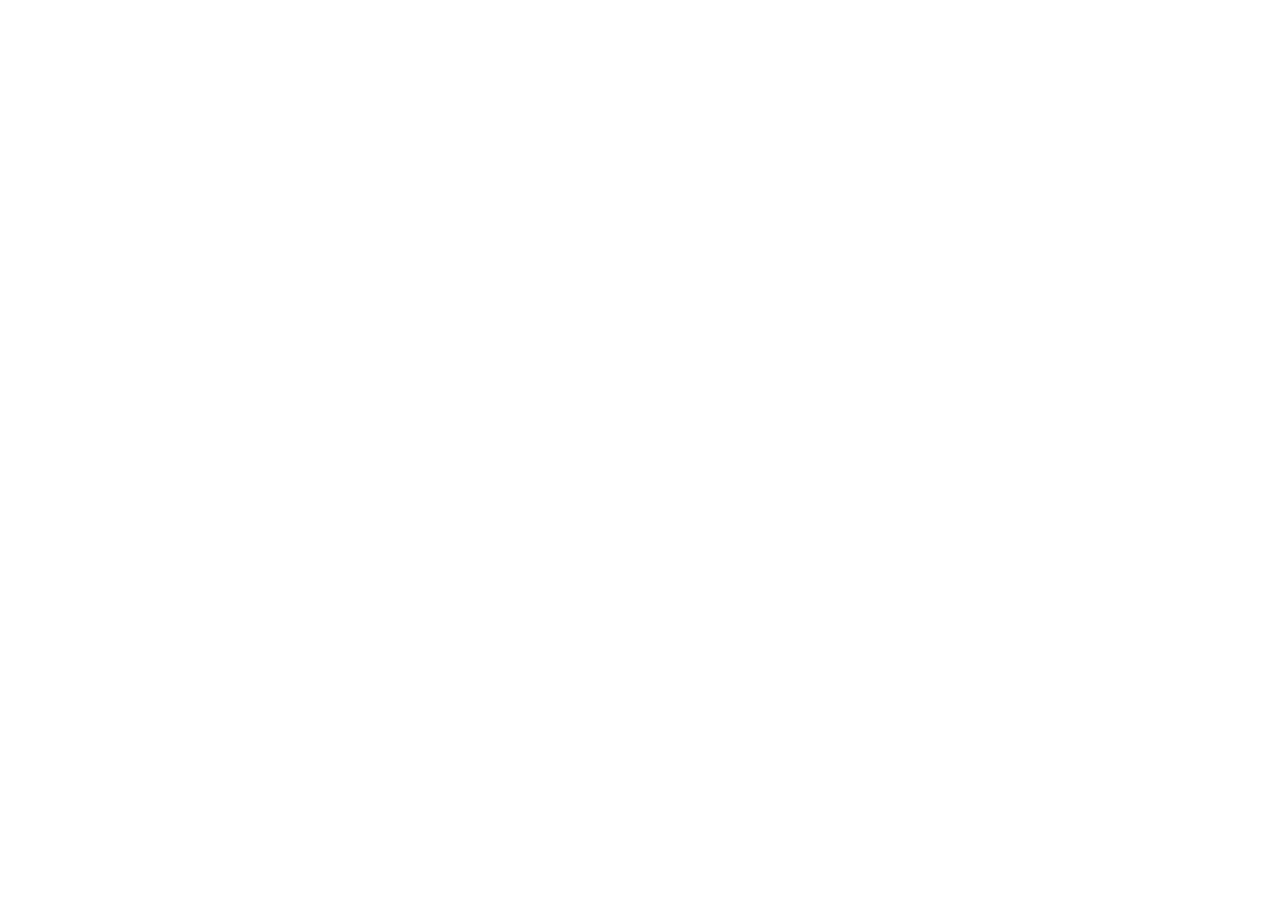
==== commit e94f3012: "dd" ====
--- a/index.html
+++ b/index.html
@@ -2,10 +2,10 @@
     <meta charset="UTF-8">
     <meta name="viewport" content="width=device-width,initial-scale=1,viewport-fit=cover">
     <!-- Sitemap -->
-    <link rel="sitemap" type="application/xml" href="/sitemap.xml">
+    <link rel="sitemap" type="application/xml" href="/colorprod/sitemap.xml">
     <!-- Иконки -->
-    <link rel="apple-touch-icon" href="/favicon.svg">
-    <link rel="icon" href="/favicon.svg" type="image/svg" sizes="any">
+    <link rel="apple-touch-icon" href="/colorprod/favicon.svg">
+    <link rel="icon" href="/colorprod/favicon.svg" type="image/svg" sizes="any">
     <!-- Canonical  -->
     <link rel="canonical" href="https://colorpath.ru/">
     <!-- Theme-color -->
@@ -13,15 +13,15 @@
     <meta name="theme-color" content="#fdfdfd" media="(prefers-color-scheme: light)">
     <meta name="theme-color" content="#000000" media="(prefers-color-scheme: dark)">
     <meta name="apple-mobile-web-app-status-bar-style" content="default">
-    <script type="module" crossorigin="" src="/assets/index-CxQRveRb.js"></script>
-    <link rel="stylesheet" crossorigin="" href="/assets/index-DnxkoZT_.css">
-  <link rel="modulepreload" as="script" crossorigin="" href="/assets/Home-DfJcWKn3.js"><link rel="modulepreload" as="script" crossorigin="" href="/assets/index-CxQRveRb.js"><link rel="modulepreload" as="script" crossorigin="" href="/assets/Header-BY3Kqxrs.js"><link rel="stylesheet" crossorigin="" href="/assets/Header-Bxvtnho0.css"><link rel="stylesheet" crossorigin="" href="/assets/Home-CqLHLkSs.css"><title>Скачать «Путь Цвета» — Аркадный раннер</title><meta name="description" content="Путь Цвета — это динамичный раннер, в котором ты управляешь мячиком, меняешь цвет и проходишь уровни, совпадая c платформами. Этот аркадный раннер на реакцию и скорость становится всё сложнее с каждым уровнем." data-react-helmet="true"><meta name="robots" content="index, follow" data-react-helmet="true"><meta name="twitter:card" content="summary_large_image" data-react-helmet="true"><meta name="twitter:site" content="@MarksGroup" data-react-helmet="true"><meta name="twitter:title" content="Скачать «Путь Цвета» — Аркадный раннер" data-react-helmet="true"><meta name="twitter:description" content="Путь Цвета — это динамичный раннер, в котором ты управляешь мячиком, меняешь цвет и проходишь уровни, совпадая c платформами. Этот аркадный раннер на реакцию и скорость становится всё сложнее с каждым уровнем." data-react-helmet="true"><meta name="twitter:image" content="https://colorpath.ru/preview-image-v2.jpg" data-react-helmet="true"><meta name="twitter:image:alt" content="Превью сайта «Путь Цвета»" data-react-helmet="true"><meta property="og:type" content="website" data-react-helmet="true"><meta property="og:title" content="Скачать «Путь Цвета» — мобильную игру на телефон" data-react-helmet="true"><meta property="og:description" content="Путь Цвета — это динамичный раннер, в котором ты управляешь мячиком, меняешь цвет и проходишь уровни, совпадая c платформами. Этот аркадный раннер на реакцию и скорость становится всё сложнее с каждым уровнем." data-react-helmet="true"><meta property="og:url" content="https://colorpath.ru/" data-react-helmet="true"><meta property="og:image" content="https://colorpath.ru/preview-image-v2.jpg" data-react-helmet="true"><meta property="og:image:width" content="1200" data-react-helmet="true"><meta property="og:image:height" content="630" data-react-helmet="true"><meta property="og:image:alt" content="Превью сайта «Путь Цвета»" data-react-helmet="true"><meta property="og:site_name" content="Скачать «Путь Цвета»" data-react-helmet="true"><meta property="og:locale" content="ru_RU" data-react-helmet="true"><meta http-equiv="Content-Security-Policy" content="default-src 'self'; img-src 'self' https://colorpath.ru https://mc.yandex.ru data: https://telegram.org; script-src 'self' https://mc.yandex.ru 'sha256-GylAe+ymyzx4MREH3q81FRQ39P6rjlCCFoz0YjMxgVc='; style-src 'self' 'unsafe-inline'; font-src 'self' data:; connect-src 'self' https://mc.yandex.ru https://api.yourdomain.com; frame-src 'self' https://mc.yandex.ru;" data-react-helmet="true"><script type="application/ld+json" data-react-helmet="true">{"@context":"https://schema.org","@type":"Game","name":"Скачать «Путь Цвета» — мобильную игру на телефон. Веселый аркадный раннер на реакцию.","description":"Путь Цвета — это динамичный раннер, в котором ты управляешь мячиком, меняешь цвет и проходишь уровни, совпадая c платформами. Этот аркадный раннер на реакцию и скорость становится всё сложнее с каждым уровнем.","url":"https://colorpath.ru/","image":"https://colorpath.ru/preview-image-v2.jpg","applicationCategory":"Game","operatingSystem":"iOS, Android","offers":{"@type":"Offer","price":"0","priceCurrency":"USD"},"aggregateRating":{"@type":"AggregateRating","ratingValue":"4.8","ratingCount":"12450"},"publisher":{"@type":"Organization","name":"LABA","logo":{"@type":"ImageObject","url":"https://colorpath.ru/logo.svg"}}}</script></head>
+    <script type="module" crossorigin="" src="/colorprod/assets/index-BkWxpI7j.js"></script>
+    <link rel="stylesheet" crossorigin="" href="/colorprod/assets/index-Mqf_HZwt.css">
+  </head>
 
   <body>
     <!-- Yandex.Metrika counter -->
 
     <!-- /Yandex.Metrika counter -->
-    <div id="root"><header class="Header" data-section="intro"><div class="Header__menu"><nav role="navigation" aria-label="Основная навигация"><div class="Header__bg"><svg width="100" height="100" viewBox="0 0 932 161" fill="none" xmlns="http://www.w3.org/2000/svg"><path d="M6.1457 66.9372C6.17475 56.8547 6.18928 51.8135 7.27538 47.6569C10.1129 36.7972 18.1242 28.2595 28.4495 25.0916C32.4016 23.8791 37.2186 23.7713 46.8527 23.5557L895.023 4.57463C899.375 4.47724 901.551 4.42854 903.385 4.61542C917.672 6.07082 929.167 17.5715 931.196 32.4399C931.456 34.349 931.507 36.6257 931.609 41.179C931.71 45.6755 931.76 47.9238 931.589 49.8257C930.255 64.6284 919.488 76.5764 905.445 78.8394C903.64 79.1301 901.492 79.2096 897.197 79.3686L49.386 110.741C39.1599 111.12 34.0469 111.309 29.8666 110.24C18.9293 107.444 10.2799 98.6818 7.25541 87.3341C6.09943 82.997 6.11485 77.6437 6.1457 66.9372Z" fill="#424342"></path><path d="M41.7187 102.671C41.6314 99.4462 55.7646 98.0986 58.9004 97.7809C62.0616 97.4607 64.8967 99.7834 65.2851 103.012L68.1341 126.69C68.7197 131.557 65.0732 135.873 60.2854 135.98C57.409 136.044 54.9062 134.58 53.4222 132.361C51.1485 128.961 51.46 124.358 49.5861 120.722C46.0805 113.922 41.8933 109.122 41.7187 102.671Z" fill="#424342"></path><path d="M29.4605 85.6154C30.3723 82.4484 28.1884 78.7576 24.9633 78.8298C22.6552 78.8814 20.844 80.8695 20.9806 83.229C21.7233 96.0625 23.0227 110.569 22.2489 124.554C22.1038 127.177 24.1415 129.428 26.7074 129.37C29.3717 129.311 31.3158 126.812 30.7693 124.141C28.6867 113.962 25.8257 98.2405 29.4605 85.6154Z" fill="#424342"></path><path d="M32.1048 79.4664C31.1679 74.6061 35.2433 69.199 40.0487 69.7801C43.1049 70.1496 45.4043 72.8035 45.4208 75.9536C45.5101 93.0492 48.5095 123.289 50.3431 140.249C51.1918 148.098 48.8365 156.988 41.3434 159.475C40.1314 159.878 38.9103 160.107 37.7396 160.062C37.0886 160.037 36.424 159.934 35.7557 159.768C27.2162 157.65 25.1386 147.085 26.8111 138.447C30.107 121.426 34.733 93.0997 32.1048 79.4664Z" fill="#424342"></path><path d="M866.865 66.1257C866.104 61.7442 869.251 57.4587 873.596 57.3615C877.33 57.2779 880.397 60.3653 880.41 64.1889C880.47 81.5258 881.013 93.9601 883.423 112.902C883.937 116.94 880.941 120.57 876.965 120.659C872.836 120.752 869.593 116.998 869.823 112.777C870.59 98.658 869.166 79.3785 866.865 66.1257Z" fill="#424342"></path><path d="M886.223 58.1243C885.308 54.5411 887.758 50.8066 891.373 50.7257C894.314 50.6599 896.736 53.0915 896.676 56.1024C896.435 68.2213 895.657 77.0644 897.084 90.4127C897.391 93.2862 895.267 95.8627 892.444 95.9258C889.514 95.9914 887.248 93.333 887.615 90.3561C888.757 81.1138 889.281 70.0977 886.223 58.1243Z" fill="#424342"></path><path d="M0.19188 42.1889C0.446501 32.174 0.573811 27.1665 1.75264 23.0616C4.83244 12.337 13.0327 4.03403 23.4263 1.11665C27.4045 4.49606e-07 32.2228 0 41.8593 0H890.242C894.595 0 896.772 9.83514e-08 898.601 0.226411C912.851 1.98976 924.086 13.6697 925.782 28.4847C926 30.3869 926 32.6496 926 37.175C926 41.6439 926 43.8784 925.786 45.7639C924.121 60.4388 913.09 72.0682 898.999 74.004C897.189 74.2527 895.04 74.2839 890.742 74.3463L42.4414 86.6636C32.2094 86.8122 27.0934 86.8865 22.938 85.732C12.066 82.7113 3.61482 73.815 0.844966 62.4753C-0.213688 58.1412 -0.0785016 52.8238 0.19188 42.1889Z" fill="url(#paint0_linear_5521_63261)"></path><path d="M48.9529 85.5884C48.9377 82.3827 51.3043 79.644 54.4464 79.3981C57.6139 79.1503 60.3964 81.5206 60.7125 84.7362L63.031 108.321C63.5076 113.168 59.7654 117.374 54.9764 117.374C49.9423 117.374 46.1564 112.751 46.981 107.7C48.2776 99.7566 48.9908 93.6478 48.9529 85.5884Z" fill="url(#paint1_linear_5521_63261)"></path><path d="M23.083 61.2616C24.0654 58.1359 21.9646 54.421 18.7386 54.421C16.43 54.421 14.5748 56.3556 14.6585 58.7025C15.114 71.4674 16.0885 85.9062 15.002 99.7819C14.7982 102.384 16.785 104.665 19.3516 104.665C22.0166 104.665 24.016 102.227 23.5295 99.5613C21.6751 89.4027 19.1666 73.7222 23.083 61.2616Z" fill="url(#paint2_linear_5521_63261)"></path><path d="M26.5901 63.1046C25.7622 58.2558 29.9575 52.9752 34.7487 53.6592C37.7959 54.0942 40.0354 56.7816 39.9813 59.9112C39.5582 84.4219 40.1569 117.752 43.496 138.225C44.3756 143.618 40.4035 149 35.0293 149C30.0976 149 26.324 144.457 26.8596 139.47C29.1001 118.606 30.0361 83.2859 26.5901 63.1046Z" fill="url(#paint3_linear_5521_63261)"></path><path d="M860.714 60.5169C860.051 56.1476 863.293 51.9605 867.64 51.9605C871.374 51.9605 874.371 55.0956 874.299 58.8941C873.971 76.1174 874.235 88.4813 876.221 107.351C876.645 111.374 873.568 114.914 869.591 114.914C865.461 114.914 862.303 111.113 862.627 106.924C863.71 92.9163 862.717 73.733 860.714 60.5169Z" fill="url(#paint4_linear_5521_63261)"></path><path d="M880.246 52.999C879.411 49.4192 881.944 45.7639 885.561 45.7639C888.503 45.7639 890.869 48.2333 890.742 51.2229C890.23 63.256 889.254 72.0232 890.382 85.3147C890.625 88.1759 888.443 90.6881 885.62 90.6881C882.689 90.6881 880.483 87.997 880.917 85.048C882.265 75.8924 883.035 64.961 880.246 52.999Z" fill="url(#paint5_linear_5521_63261)"></path><path d="M30.432 145.915C26.8946 140.284 31.8534 104.384 31.8534 104.384C33.2768 124.312 29.7917 144.239 42.7664 144.239C42.7664 144.239 33.9695 151.546 30.432 145.915Z" fill="#B9E8FF"></path><path d="M872.07 112.063C874.72 106.375 871.785 70.6033 871.785 70.6033C870.404 90.534 872.562 110.377 863.21 110.608C863.21 110.608 869.42 117.75 872.07 112.063Z" fill="#B9E8FF"></path><path opacity="0.4" d="M911.919 62.0598C892.759 77.5151 865.218 65.2002 865.218 65.2002C902.858 60.2593 912.822 56.938 917.838 25.652C917.838 25.652 931.079 46.6046 911.919 62.0598Z" fill="#B9E8FF"></path><defs><linearGradient id="paint0_linear_5521_63261" x1="359.175" y1="231.209" x2="345.45" y2="-19.575" gradientUnits="userSpaceOnUse"><stop stop-color="#D1EDFF"></stop><stop offset="1" stop-color="white"></stop></linearGradient><linearGradient id="paint1_linear_5521_63261" x1="359.175" y1="231.209" x2="345.45" y2="-19.575" gradientUnits="userSpaceOnUse"><stop stop-color="#D1EDFF"></stop><stop offset="1" stop-color="white"></stop></linearGradient><linearGradient id="paint2_linear_5521_63261" x1="359.175" y1="231.209" x2="345.45" y2="-19.575" gradientUnits="userSpaceOnUse"><stop stop-color="#D1EDFF"></stop><stop offset="1" stop-color="white"></stop></linearGradient><linearGradient id="paint3_linear_5521_63261" x1="359.175" y1="231.209" x2="345.45" y2="-19.575" gradientUnits="userSpaceOnUse"><stop stop-color="#D1EDFF"></stop><stop offset="1" stop-color="white"></stop></linearGradient><linearGradient id="paint4_linear_5521_63261" x1="359.175" y1="231.209" x2="345.45" y2="-19.575" gradientUnits="userSpaceOnUse"><stop stop-color="#D1EDFF"></stop><stop offset="1" stop-color="white"></stop></linearGradient><linearGradient id="paint5_linear_5521_63261" x1="359.175" y1="231.209" x2="345.45" y2="-19.575" gradientUnits="userSpaceOnUse"><stop stop-color="#D1EDFF"></stop><stop offset="1" stop-color="white"></stop></linearGradient></defs></svg></div><div class="Header__picture"><img src="/assets/element-cloud-CHfB89qb.svg" alt="" loading="lazy"></div><ul><li class="Header__link"><a href="https://www.rustore.ru/catalog/app/ru.LABA.ColorPath" target="_blank" rel="noopener noreferrer" aria-label="Скачать игру"><span>Играть</span></a></li><li class="Header__link"><a href="#tab">Об игре</a></li><li class="Header__link Header__link_logo"><a href="/"><svg width="100" height="100" viewBox="0 0 33 33" fill="none" xmlns="http://www.w3.org/2000/svg"><g clip-path="url(#clip0_6053_7049)"><g clip-path="url(#clip1_6053_7049)"><circle cx="23.9619" cy="8.42684" r="5.06106" transform="rotate(0.193683 23.9619 8.42684)" fill="#424342"></circle><path d="M12.5983 0.797351L12.5358 19.2701C12.5349 19.5496 12.7607 19.777 13.0402 19.7779L31.513 19.8404L31.4745 31.2276L1.10829 31.1249L1.21094 0.758857L12.5983 0.797351Z" fill="#424342"></path></g></g><defs><clipPath id="clip0_6053_7049"><rect width="30.3664" height="30.3664" fill="white" transform="translate(1.21094 0.758857) rotate(0.193683)"></rect></clipPath><clipPath id="clip1_6053_7049"><rect width="30.3664" height="30.3664" fill="white" transform="translate(1.21094 0.758857) rotate(0.193683)"></rect></clipPath></defs></svg></a></li><li class="Header__link"><a href="#slider">Приключения</a></li><li class="Header__link"><a href="#footer">Каналы</a></li></ul><div class="Header__picture"><img src="/assets/element-cloud-CHfB89qb.svg" alt="" loading="lazy"></div></nav><button type="button" class="Header__toggle" aria-label="Открыть/закрыть меню" aria-expanded="false" aria-controls="main-navigation"><div><span></span><span></span><span></span></div></button></div></header><main><div class="ScrollContainer"><section class="Intro" id="intro" data-section="intro"><div class="Intro__container"><div class="Intro__logo"><picture><img loading="eager" src="/assets/element-logo-zb1z8ChI.svg" width="970" height="296" alt="Играй на телефоне" decoding="async"></picture></div><ul class="Intro__stores"><li class="Intro__store Intro__store_app"><a href="#" target="_blank" rel="noopener noreferrer" aria-label="Скачать в App Store"><picture><img loading="eager" src="/assets/intro-appstore-DQC2vHEr.svg" width="197" height="80" alt="Скачать в App Store" decoding="async"></picture></a></li><li class="Intro__store Intro__store_google"><a href="#" target="_blank" rel="noopener noreferrer" aria-label="Доступно в Google Play"><picture><img loading="eager" src="/assets/intro-google-KIIRljZ_.svg" width="197" height="80" alt="Доступно в Google Play" decoding="async"></picture></a></li><li class="Intro__store Intro__store_gallery"><a href="#" target="_blank" rel="noopener noreferrer" aria-label="Загрузить в AppGallery"><picture><img loading="eager" src="/assets/intro-appgallery-DPXRbnSt.svg" width="197" height="80" alt="Загрузить в AppGallery" decoding="async"></picture></a></li><li class="Intro__store Intro__store_ru"><a href="https://www.rustore.ru/catalog/app/ru.LABA.ColorPath" target="_blank" rel="noopener noreferrer" aria-label="Скачать в RuStore"><picture><img loading="eager" src="/assets/intro-rustore-Cb5eynP2.svg" width="197" height="80" alt="Скачать в RuStore" decoding="async"></picture></a></li></ul></div><ul class="Intro__clouds"><li class="Intro__cloud Intro__cloud_1"><picture><img loading="eager" src="/assets/element-cloud-CHfB89qb.svg" width="395" height="395" alt="" decoding="async"></picture></li><li class="Intro__cloud Intro__cloud_2"><picture><img loading="eager" src="/assets/element-cloud-CHfB89qb.svg" width="395" height="395" alt="" decoding="async"></picture></li></ul></section><section class="Tabs" id="tab" data-section="intro"><div class="Tabs__container"><div class="Tabs__info"><h2 class="Tabs__title"><img loading="lazy" src="/assets/tab-title-BVz-_sl-.svg" alt="Заголовок"></h2><div class="Tabs__nav"><button class="active">Как играть</button><button class="">Цели</button><button class="">Миры</button><button class="">Магазин</button></div><div class="Tabs__text-wrapper"><div class="Tabs__text active"><p>Тапайте по&nbsp;экрану, чтобы поменять цвет мяча в&nbsp;цвет платформы</p><p>Достигайте целей, тренируя реакцию и&nbsp;внимательность в&nbsp;динамичном цветном раннере</p></div><div class="Tabs__text"><p>Выполняйте цели и&nbsp;задания&nbsp;на&nbsp;каждом уровне, чтобы&nbsp;получить награды</p><p>Игра станет интереснее и&nbsp;чуть сложнее. Скорее испытайте свои навыки в&nbsp;деле!</p></div><div class="Tabs__text"><p>Вас ждут удивительные миры&nbsp;и&nbsp;больше сотни уровней</p><p>Каждый мир уникален, а&nbsp;сложность уровней растёт постепенно, подстраиваясь под&nbsp;ваше мастерство</p></div><div class="Tabs__text"><p>Заглядывайте в&nbsp;магазин за&nbsp;бустерами и&nbsp;рубашками для&nbsp;мяча!</p><p>Они дают крутые бонусы, которые помогут быстрее проходить сложные уровни</p></div></div></div><div class="Tabs__screen"><div class="Tabs__screen-item active"><picture><source media="(max-width: 1023px)" type="image/avif" srcset="/assets/tabs-1-img-mob-Dxi9TRFn.avif"><source media="(max-width: 1023px)" type="image/webp" srcset="/assets/tabs-1-img-mob-DiCrmN5o.webp"><source media="(min-width: 1024px)" type="image/avif" srcset="/assets/tabs-1-img-desk-6qLQ7wLo.avif"><source media="(min-width: 1024px)" type="image/webp" srcset="/assets/tabs-1-img-desk-GtZqTrYL.webp"><img loading="lazy" src="/assets/tabs-1-img-desk-Ds2SceyU.jpg" width="970" height="296" alt="Как играть" decoding="async"></picture></div><div class="Tabs__screen-item"><picture><source media="(max-width: 1023px)" type="image/avif" srcset="/assets/tabs-2-img-mob-CA8cANDw.avif"><source media="(max-width: 1023px)" type="image/webp" srcset="/assets/tabs-2-img-mob-irSORLp4.webp"><source media="(min-width: 1024px)" type="image/avif" srcset="/assets/tabs-2-img-desk-Bxumnl_g.avif"><source media="(min-width: 1024px)" type="image/webp" srcset="/assets/tabs-2-img-desk-Cx2gL2oR.webp"><img loading="lazy" src="/assets/tabs-2-img-desk-CWNzq5t0.jpg" width="970" height="296" alt="Цели" decoding="async"></picture></div><div class="Tabs__screen-item"><picture><source media="(max-width: 1023px)" type="image/avif" srcset="/assets/tabs-3-img-mob-BKvamWXJ.avif"><source media="(max-width: 1023px)" type="image/webp" srcset="/assets/tabs-3-img-mob-_Sp0-USE.webp"><source media="(min-width: 1024px)" type="image/avif" srcset="/assets/tabs-3-img-desk-DvRApriJ.avif"><source media="(min-width: 1024px)" type="image/webp" srcset="/assets/tabs-3-img-desk-Ct7_iQ5J.webp"><img loading="lazy" src="/assets/tabs-3-img-desk-DwBZBFE3.jpg" width="970" height="296" alt="Миры" decoding="async"></picture></div><div class="Tabs__screen-item"><picture><source media="(max-width: 1023px)" type="image/avif" srcset="/assets/tabs-4-img-mob-ef1bA_GE.avif"><source media="(max-width: 1023px)" type="image/webp" srcset="/assets/tabs-4-img-mob-BoARikZa.webp"><source media="(min-width: 1024px)" type="image/avif" srcset="/assets/tabs-4-img-mob-ef1bA_GE.avif"><source media="(min-width: 1024px)" type="image/webp" srcset="/assets/tabs-4-img-mob-BoARikZa.webp"><img loading="lazy" src="/assets/tabs-4-img-mob-DbXYSfll.jpg" width="970" height="296" alt="Магазин" decoding="async"></picture></div></div></div></section><section id="slider" class="Slider" data-section="intro"><ul class="Slider__clouds"><li class="Slider__cloud Slider__cloud_1"><picture><img src="/assets/element-cloud-CHfB89qb.svg" width="395" height="395" alt="" decoding="async"></picture></li><li class="Slider__cloud Slider__cloud_2"><picture><img src="/assets/element-cloud-CHfB89qb.svg" width="395" height="395" alt="" decoding="async"></picture></li><li class="Slider__cloud Slider__cloud_3"><picture><img src="/assets/element-cloud-CHfB89qb.svg" width="395" height="395" alt="" decoding="async"></picture></li><li class="Slider__cloud Slider__cloud_4"><picture><img src="/assets/element-cloud-CHfB89qb.svg" width="395" height="395" alt="" decoding="async"></picture></li></ul><div class="Slider__main"><div class="Slider__track"><div class="Slider__bg" aria-hidden="true"><picture><source type="image/avif" srcset="/assets/slider-bg-COx7jO_C.avif"><source type="image/webp" srcset="/assets/slider-bg-V-q5Q4LB.webp"><img src="/assets/slider-bg-y4o90Z9f.png" width="970" height="296" alt="" decoding="async"></picture></div><div class="Slider__slide active" style="transform-origin: 50% 50%; z-index: 100; transform: translate(0px, 0px);"><div class="Slider__content"><picture><source type="image/avif" srcset="/assets/slider-3-tqVnO5yH.avif"><source type="image/webp" srcset="/assets/slider-3-PMr3LMcx.webp"><img class="Slider__image" src="/assets/slider-3-CcSnbUDk.jpg" alt="Проект 3" decoding="async"></picture></div></div><div class="Slider__slide" style="transform-origin: 50% 50%; z-index: 50; transform: translate3d(355.556px, 0px, -266.667px) scale(0.775, 0.775);"><div class="Slider__content"><picture><source type="image/avif" srcset="/assets/slider-4-WUVK1eC5.avif"><source type="image/webp" srcset="/assets/slider-4-Dt58dY2g.webp"><img class="Slider__image" src="/assets/slider-4-Ca9R1VYY.jpg" alt="Проект 4" decoding="async"></picture></div></div><div class="Slider__slide" style="transform-origin: 50% 50%; z-index: 0; transform: translate3d(0px, 0px, -533.333px) scale(0.55, 0.55);"><div class="Slider__content"><picture><source type="image/avif" srcset="/assets/slider-1-BKCE7ML3.avif"><source type="image/webp" srcset="/assets/slider-1-7rODa3e_.webp"><img class="Slider__image" src="/assets/slider-1-BhZOOITi.jpg" alt="Проект 1" decoding="async"></picture></div></div><div class="Slider__slide" style="transform-origin: 50% 50%; z-index: 50; transform: translate3d(-355.556px, 0px, -266.667px) scale(0.775, 0.775);"><div class="Slider__content"><picture><source type="image/avif" srcset="/assets/slider-2-C_GxAT14.avif"><source type="image/webp" srcset="/assets/slider-2-DiZ0NDsL.webp"><img class="Slider__image" src="/assets/slider-2-D1pg8Os-.jpg" alt="Проект 5" decoding="async"></picture></div></div></div><div class="Slider__navigation"><button class="Arrow Slider__arrow Slider__arrow_prev" type="button" aria-label="Навигация"><svg xmlns="http://www.w3.org/2000/svg" width="96" height="70" viewBox="0 0 96 70" fill="none"><defs><linearGradient id="arrowGradient" x1="0%" y1="0%" x2="100%" y2="100%"><stop offset="0%" stop-color="#d1edff"></stop><stop offset="100%" stop-color="#ffffff"></stop></linearGradient><filter id="arrowShadow"><feDropShadow dx="9" dy="6" stdDeviation="13" flood-color="rgba(0, 51, 87, 0.5)"></feDropShadow></filter></defs><path class="Arrow__path" d="M15.2598 23.7665C6.50038 29.0507 2.12069 31.6928 1.89962 36.8906C1.67856 42.0884 5.7417 45.0569 13.868 50.9939C20.1089 55.5534 26.4625 59.1376 33.7039 62.3727C44.6017 67.2414 50.0505 69.6758 55.3254 67.147C60.6002 64.6183 61.2923 59.1496 62.6764 48.2122C63.4521 42.0829 63.7706 36.3588 63.6611 30.4255C63.4703 20.0886 63.3749 14.9202 58.4512 11.8375C53.5276 8.75478 48.2202 10.4146 37.6053 13.7341C29.3993 16.3004 22.3614 19.4823 15.2598 23.7665Z" fill="#424342"></path><path class="Arrow__path" d="M94.8264 40.7373C95.277 32.3408 88.6317 24.8892 79.3453 23.3776L64.922 21.0298C52.9871 19.0871 41.9639 26.8814 41.3848 37.6724C40.8173 48.2482 50.5483 57.0871 62.4022 56.763L77.0192 56.3633C86.6436 56.1002 94.3656 49.324 94.8264 40.7373Z" fill="#424342"></path><path class="Arrow__path Arrow__path--white" d="M15.687 16.0965C7.8604 22.0407 3.9471 25.0128 4.00053 30.3943C4.05397 35.7758 7.95297 38.617 15.751 44.2994C21.7398 48.6635 27.7844 52.0137 34.6314 54.9542C44.9357 59.3794 50.0878 61.5921 54.8333 58.6875C59.5788 55.7828 59.9469 50.0953 60.683 38.7203C61.0956 32.3458 61.106 26.4152 60.7109 20.2921C60.0224 9.62479 59.6782 4.29111 54.979 1.37962C50.2797 -1.53186 45.4611 0.476896 35.8238 4.49441C28.3735 7.60023 22.0323 11.2773 15.687 16.0965ZM90 29.2166C90 20.5181 83.4945 13.1889 74.8444 12.1422L61.4096 10.5165C50.2927 9.17134 40.5 17.8339 40.5 29.0131C40.5 39.9693 49.9237 48.5604 60.8535 47.5685L74.3311 46.3454C83.2052 45.54 90 38.1122 90 29.2166Z" fill="#ffffff"></path><path class="Arrow__path Arrow__path--gradient" d="M15.687 16.0965C7.8604 22.0407 3.9471 25.0128 4.00053 30.3943C4.05397 35.7758 7.95297 38.617 15.751 44.2994C21.7398 48.6635 27.7844 52.0137 34.6314 54.9542C44.9357 59.3794 50.0878 61.5921 54.8333 58.6875C59.5788 55.7828 59.9469 50.0953 60.683 38.7203C61.0956 32.3458 61.106 26.4152 60.7109 20.2921C60.0224 9.62479 59.6782 4.29111 54.979 1.37962C50.2797 -1.53186 45.4611 0.476896 35.8238 4.49441C28.3735 7.60023 22.0323 11.2773 15.687 16.0965ZM90 29.2166C90 20.5181 83.4945 13.1889 74.8444 12.1422L61.4096 10.5165C50.2927 9.17134 40.5 17.8339 40.5 29.0131C40.5 39.9693 49.9237 48.5604 60.8535 47.5685L74.3311 46.3454C83.2052 45.54 90 38.1122 90 29.2166Z" fill="url(#arrowGradient)"></path></svg></button><button class="Arrow Slider__arrow Slider__arrow_next" type="button" aria-label="Навигация"><svg xmlns="http://www.w3.org/2000/svg" width="96" height="70" viewBox="0 0 96 70" fill="none"><defs><linearGradient id="arrowGradient" x1="0%" y1="0%" x2="100%" y2="100%"><stop offset="0%" stop-color="#d1edff"></stop><stop offset="100%" stop-color="#ffffff"></stop></linearGradient><filter id="arrowShadow"><feDropShadow dx="9" dy="6" stdDeviation="13" flood-color="rgba(0, 51, 87, 0.5)"></feDropShadow></filter></defs><path class="Arrow__path" d="M15.2598 23.7665C6.50038 29.0507 2.12069 31.6928 1.89962 36.8906C1.67856 42.0884 5.7417 45.0569 13.868 50.9939C20.1089 55.5534 26.4625 59.1376 33.7039 62.3727C44.6017 67.2414 50.0505 69.6758 55.3254 67.147C60.6002 64.6183 61.2923 59.1496 62.6764 48.2122C63.4521 42.0829 63.7706 36.3588 63.6611 30.4255C63.4703 20.0886 63.3749 14.9202 58.4512 11.8375C53.5276 8.75478 48.2202 10.4146 37.6053 13.7341C29.3993 16.3004 22.3614 19.4823 15.2598 23.7665Z" fill="#424342"></path><path class="Arrow__path" d="M94.8264 40.7373C95.277 32.3408 88.6317 24.8892 79.3453 23.3776L64.922 21.0298C52.9871 19.0871 41.9639 26.8814 41.3848 37.6724C40.8173 48.2482 50.5483 57.0871 62.4022 56.763L77.0192 56.3633C86.6436 56.1002 94.3656 49.324 94.8264 40.7373Z" fill="#424342"></path><path class="Arrow__path Arrow__path--white" d="M15.687 16.0965C7.8604 22.0407 3.9471 25.0128 4.00053 30.3943C4.05397 35.7758 7.95297 38.617 15.751 44.2994C21.7398 48.6635 27.7844 52.0137 34.6314 54.9542C44.9357 59.3794 50.0878 61.5921 54.8333 58.6875C59.5788 55.7828 59.9469 50.0953 60.683 38.7203C61.0956 32.3458 61.106 26.4152 60.7109 20.2921C60.0224 9.62479 59.6782 4.29111 54.979 1.37962C50.2797 -1.53186 45.4611 0.476896 35.8238 4.49441C28.3735 7.60023 22.0323 11.2773 15.687 16.0965ZM90 29.2166C90 20.5181 83.4945 13.1889 74.8444 12.1422L61.4096 10.5165C50.2927 9.17134 40.5 17.8339 40.5 29.0131C40.5 39.9693 49.9237 48.5604 60.8535 47.5685L74.3311 46.3454C83.2052 45.54 90 38.1122 90 29.2166Z" fill="#ffffff"></path><path class="Arrow__path Arrow__path--gradient" d="M15.687 16.0965C7.8604 22.0407 3.9471 25.0128 4.00053 30.3943C4.05397 35.7758 7.95297 38.617 15.751 44.2994C21.7398 48.6635 27.7844 52.0137 34.6314 54.9542C44.9357 59.3794 50.0878 61.5921 54.8333 58.6875C59.5788 55.7828 59.9469 50.0953 60.683 38.7203C61.0956 32.3458 61.106 26.4152 60.7109 20.2921C60.0224 9.62479 59.6782 4.29111 54.979 1.37962C50.2797 -1.53186 45.4611 0.476896 35.8238 4.49441C28.3735 7.60023 22.0323 11.2773 15.687 16.0965ZM90 29.2166C90 20.5181 83.4945 13.1889 74.8444 12.1422L61.4096 10.5165C50.2927 9.17134 40.5 17.8339 40.5 29.0131C40.5 39.9693 49.9237 48.5604 60.8535 47.5685L74.3311 46.3454C83.2052 45.54 90 38.1122 90 29.2166Z" fill="url(#arrowGradient)"></path></svg></button></div></div></section><footer id="footer" class="Footer" data-section="intro"><div class="Footer__channels"><div class="Footer__text"><div class="Footer__title"><picture><source media="(min-width: 769px)" type="image/avif" srcset="/assets/footer-text-CpQaasHD.avif"><source media="(min-width: 769px)" type="image/webp" srcset="/assets/footer-text-CFJJFgm8.webp"><source media="(max-width: 768px)" type="image/avif" srcset="/assets/footer-text-mob-B37KCXZO.avif"><source media="(max-width: 768px)" type="image/webp" srcset="/assets/footer-text-mob-UCrYhIu-.webp"><img src="/assets/footer-text-Bemcypwo.png" srcset="/assets/footer-text-Bemcypwo.png, /assets/footer-text-CFJJFgm8.webp 2x" alt="LABA title" class="Footer__title-img" width="267" height="119" loading="lazy" decoding="async"></picture></div><p>Подписывайтесь, чтобы участвовать в&nbsp;ивентах, получать награды и&nbsp;призы</p></div><div class="Footer__socials"><a href="#" class="Footer__social"><div></div><picture><img src="data:image/svg+xml,%3csvg%20width='40'%20height='40'%20viewBox='0%200%2040%2040'%20fill='none'%20xmlns='http://www.w3.org/2000/svg'%3e%3cpath%20fill-rule='evenodd'%20clip-rule='evenodd'%20d='M31.9617%207.38328C32.3736%207.20993%2032.8244%207.15014%2033.2672%207.21014C33.71%207.27013%2034.1287%207.44772%2034.4796%207.72442C34.8304%208.00111%2035.1008%208.3668%2035.2624%208.78341C35.424%209.20003%2035.4709%209.65234%2035.3984%2010.0933L31.6184%2033.0216C31.2517%2035.2333%2028.8251%2036.5016%2026.7967%2035.3999C25.1001%2034.4783%2022.5801%2033.0583%2020.3134%2031.5766C19.1801%2030.8349%2015.7084%2028.4599%2016.1351%2026.7699C16.5017%2025.3249%2022.3351%2019.8949%2025.6684%2016.6666C26.9767%2015.3983%2026.3801%2014.6666%2024.8351%2015.8333C20.9984%2018.7299%2014.8384%2023.1349%2012.8017%2024.3749C11.0051%2025.4683%2010.0684%2025.6549%208.94841%2025.4683C6.90507%2025.1283%205.01007%2024.6016%203.46341%2023.9599C1.37341%2023.0933%201.47507%2020.2199%203.46174%2019.3833L31.9617%207.38328Z'%20fill='white'/%3e%3c/svg%3e" alt="Telegram"></picture><div></div></a><a href="#" class="Footer__social"><div></div><picture><img src="data:image/svg+xml,%3csvg%20width='40'%20height='40'%20viewBox='0%200%2040%2040'%20fill='none'%20xmlns='http://www.w3.org/2000/svg'%3e%3cpath%20fill-rule='evenodd'%20clip-rule='evenodd'%20d='M39.0833%2011.9159C39.36%2011.0059%2039.0833%2010.3359%2037.7583%2010.3359H33.3833C32.27%2010.3359%2031.7567%2010.9143%2031.4783%2011.5526C31.4783%2011.5526%2029.2533%2016.8793%2026.1017%2020.3393C25.0817%2021.3426%2024.6183%2021.6609%2024.0617%2021.6609C23.7833%2021.6609%2023.365%2021.3426%2023.365%2020.4309V11.9159C23.365%2010.8226%2023.0583%2010.3359%2022.1317%2010.3359H15.2517C14.5567%2010.3359%2014.1383%2010.8426%2014.1383%2011.3243C14.1383%2012.3593%2015.715%2012.5993%2015.8767%2015.5126V21.8426C15.8767%2023.2309%2015.6217%2023.4826%2015.065%2023.4826C13.5817%2023.4826%209.97333%2018.1309%207.83167%2012.0076C7.41667%2010.8159%206.99667%2010.3359%205.87833%2010.3359H1.5C0.25%2010.3359%200%2010.9143%200%2011.5526C0%2012.6893%201.48333%2018.3359%206.90833%2025.8043C10.525%2030.9043%2015.6167%2033.6693%2020.255%2033.6693C23.0367%2033.6693%2023.38%2033.0559%2023.38%2031.9976V28.1426C23.38%2026.9143%2023.6433%2026.6693%2024.525%2026.6693C25.175%2026.6693%2026.2867%2026.9893%2028.8833%2029.4476C31.85%2032.3626%2032.3383%2033.6693%2034.0083%2033.6693H38.3833C39.6333%2033.6693%2040.26%2033.0559%2039.9%2031.8426C39.5033%2030.6359%2038.0867%2028.8843%2036.2083%2026.8059C35.1883%2025.6226%2033.6583%2024.3476%2033.1933%2023.7093C32.545%2022.8909%2032.73%2022.5259%2033.1933%2021.7976C33.1933%2021.7976%2038.5267%2014.4209%2039.0817%2011.9159'%20fill='white'/%3e%3c/svg%3e" alt="VK"></picture><div></div></a></div></div><div class="Footer__contacts"><div class="Footer__hill"><picture><source media="(max-width: 1023px)" type="image/avif" srcset="/assets/footer-hill-Bv82ePI3.avif"><source media="(max-width: 1023px)" type="image/webp" srcset="/assets/footer-hill-C0Gk10KG.webp"><img src="/assets/footer-hill-CJQpkQqc.png" width="970" height="296" alt="Холм" decoding="async"></picture></div><div class="Footer__wrapper"><div class="Footer__left"><div class="Footer__cols"><div class="Footer__col"><div class="Footer__email"><span>E-mail:</span><br><a href="mailto:Support@laba-laba.ru">Support@laba-laba.ru</a></div><div class="Footer__address"><span>Адрес:</span><br><a href="https://yandex.ru/maps/-/CPgFm8-O">125124, г. Москва, 3-я улица Ямского поля, д. 20, стр. 1</a></div></div><div class="Footer__col"><a href="/information" data-discover="true">Политика конфиденциальности</a><span>© LABA</span></div></div><ul class="Footer__stores"><li class="Footer__store Footer__store_ru"><a href="https://www.rustore.ru/catalog/app/ru.LABA.ColorPath" target="_blank" rel="noopener noreferrer" aria-label="Скачать в RuStore"><picture><source type="image/avif" srcset="[data-uri]"><source type="image/webp" srcset="[data-uri]"><img src="[data-uri]" alt="Скачать в RuStore" width="100%" height="100%" decoding="async"></picture></a></li></ul></div><div class="Footer__right"><a href="#" class="Footer__logo"><picture><img src="/assets/element-logo-zb1z8ChI.svg" alt="Logo"></picture></a><div class="Footer__apps"><a href="https://www.rustore.ru/catalog/app/ru.laba.tamtam" target="_blank" rel="noopener noreferrer" class="Footer__app"><picture><source media="(max-width: 1023px)" type="image/avif" srcset="/assets/footer-tamtam-COU9p1Rs.avif"><source media="(max-width: 1023px)" type="image/webp" srcset="/assets/footer-tamtam-RNGSKEiU.webp"><img src="/assets/footer-tamtam-Bn8Ghi6j.jpg" alt="TamTam"></picture></a><a href="https://www.rustore.ru/catalog/app/ru.laba.iching" target="_blank" rel="noopener noreferrer" class="Footer__app"><picture><source media="(max-width: 1023px)" type="image/avif" srcset="[data-uri]"><source media="(max-width: 1023px)" type="image/webp" srcset="[data-uri]"><img src="[data-uri]" alt="Book"></picture></a></div></div></div></div><div class="Footer__elements"><div class="Footer__bushRightTriple"><div class="Footer__bush"><picture><source media="(max-width: 1023px)" type="image/avif" srcset="/assets/footer-bush-right-triple-iYVZb-dE.avif"><source media="(max-width: 1023px)" type="image/webp" srcset="/assets/footer-bush-right-triple-BmdHoyE2.webp"><img src="/assets/footer-bush-right-triple-BzD3omUA.png" width="970" height="296" alt="Куст тройной" decoding="async"></picture></div><div class="Footer__sheep Footer__sheep_bush"><picture><source media="(max-width: 1023px)" type="image/avif" srcset="/assets/element-sheep-2-q1LW860d.avif"><source media="(max-width: 1023px)" type="image/webp" srcset="/assets/element-sheep-2-CEZbCDYS.webp"><img src="/assets/element-sheep-BXYa29ie.png" width="970" height="296" alt="Овца" decoding="async"></picture></div></div><div class="Footer__treeRight"><picture><source media="(max-width: 1023px)" type="image/avif" srcset="/assets/footer-tree-right-CtNcmObM.avif"><source media="(max-width: 1023px)" type="image/webp" srcset="/assets/footer-tree-right-DA0jj9Fi.webp"><img src="/assets/footer-tree-right-BSF0Tkln.png" width="970" height="296" alt="Дерево правое" decoding="async"></picture></div><div class="Footer__bushRightDouble"><picture><source media="(max-width: 1023px)" type="image/avif" srcset="/assets/footer-bush-right-double-C65Qc4UY.avif"><source media="(max-width: 1023px)" type="image/webp" srcset="/assets/footer-bush-right-double-IstFrbo8.webp"><img src="/assets/footer-bush-right-double-Bbgla3MA.png" width="970" height="296" alt="Куст двойной" decoding="async"></picture></div><div class="Footer__treeLeft"><picture><source media="(max-width: 1023px)" type="image/avif" srcset="/assets/footer-tree-left-DWvaKkkJ.avif"><source media="(max-width: 1023px)" type="image/webp" srcset="/assets/footer-tree-left-BHh6lkV6.webp"><img src="/assets/footer-tree-left-74C2tsWN.png" width="970" height="296" alt="Дерево левое" decoding="async"></picture></div><div class="Footer__treeLeftRight"><picture><source media="(max-width: 1023px)" type="image/avif" srcset="/assets/footer-tree-left-DWvaKkkJ.avif"><source media="(max-width: 1023px)" type="image/webp" srcset="/assets/footer-tree-left-BHh6lkV6.webp"><img src="/assets/footer-tree-left-74C2tsWN.png" width="970" height="296" alt="Дерево левое правое" decoding="async"></picture></div><div class="Footer__treeLeft2"><picture><source media="(max-width: 1023px)" type="image/avif" srcset="/assets/footer-tree-left-2-duMYvacs.avif"><source media="(max-width: 1023px)" type="image/webp" srcset="/assets/footer-tree-left-2-C04cUU95.webp"><img src="/assets/footer-tree-left-2-B7YRiwEe.png" width="970" height="296" alt="Дерево левое 2" decoding="async"></picture></div><div class="Footer__bushLeftSingle"><picture><source media="(max-width: 1023px)" type="image/avif" srcset="/assets/footer-bush-left-single-B9J7CJzb.avif"><source media="(max-width: 1023px)" type="image/webp" srcset="/assets/footer-bush-left-single-Brpm3ey6.webp"><img src="/assets/footer-bush-left-single-tZz2OsuZ.png" width="970" height="296" alt="Куст левый одиночный" decoding="async"></picture></div><div class="Footer__bushLeftTriple"><picture><source media="(max-width: 1023px)" type="image/avif" srcset="/assets/footer-bush-right-triple-iYVZb-dE.avif"><source media="(max-width: 1023px)" type="image/webp" srcset="/assets/footer-bush-right-triple-BmdHoyE2.webp"><img src="/assets/footer-bush-right-triple-BzD3omUA.png" width="970" height="296" alt="Куст левый тройной" decoding="async"></picture></div><div class="Footer__bushSingle"><picture><source media="(max-width: 1023px)" type="image/avif" srcset="/assets/footer-bush-single-Fu62PGE_.avif"><source media="(max-width: 1023px)" type="image/webp" srcset="/assets/footer-bush-single-C4b3jyfs.webp"><img src="/assets/footer-bush-single-Wdgc9LyH.png" width="970" height="296" alt="Куст одиночный" decoding="async"></picture></div><div class="Footer__sheep"><picture><source media="(max-width: 1023px)" type="image/avif" srcset="/assets/element-sheep-B5fSlduf.avif"><source media="(max-width: 1023px)" type="image/webp" srcset="/assets/element-sheep-qcs8ywJv.webp"><img src="/assets/element-sheep-BXYa29ie.png" width="970" height="296" alt="Овца" decoding="async"></picture><img src="data:image/svg+xml,%3csvg%20width='2601'%20height='1329'%20viewBox='0%200%202601%201329'%20fill='none'%20xmlns='http://www.w3.org/2000/svg'%3e%3cg%20filter='url(%23filter0_f_5704_61768)'%3e%3cellipse%20cx='1300.43'%20cy='664.385'%20rx='1083.63'%20ry='447.586'%20fill='%23617F1D'%20fill-opacity='0.36'/%3e%3c/g%3e%3cg%20filter='url(%23filter1_f_5704_61768)'%3e%3cellipse%20cx='1295.19'%20cy='593.714'%20rx='827.119'%20ry='308.861'%20fill='%2362811E'%20fill-opacity='0.79'/%3e%3c/g%3e%3cdefs%3e%3cfilter%20id='filter0_f_5704_61768'%20x='0.000961304'%20y='0.000961304'%20width='2600.86'%20height='1328.77'%20filterUnits='userSpaceOnUse'%20color-interpolation-filters='sRGB'%3e%3cfeFlood%20flood-opacity='0'%20result='BackgroundImageFix'/%3e%3cfeBlend%20mode='normal'%20in='SourceGraphic'%20in2='BackgroundImageFix'%20result='shape'/%3e%3cfeGaussianBlur%20stdDeviation='108.399'%20result='effect1_foregroundBlur_5704_61768'/%3e%3c/filter%3e%3cfilter%20id='filter1_f_5704_61768'%20x='251.278'%20y='68.0556'%20width='2087.83'%20height='1051.32'%20filterUnits='userSpaceOnUse'%20color-interpolation-filters='sRGB'%3e%3cfeFlood%20flood-opacity='0'%20result='BackgroundImageFix'/%3e%3cfeBlend%20mode='normal'%20in='SourceGraphic'%20in2='BackgroundImageFix'%20result='shape'/%3e%3cfeGaussianBlur%20stdDeviation='108.399'%20result='effect1_foregroundBlur_5704_61768'/%3e%3c/filter%3e%3c/defs%3e%3c/svg%3e" class="Footer__shadow Footer__shadow_1" alt="Тень" decoding="async"></div><div class="Footer__sheep Footer__sheep_repeat"><picture><source media="(max-width: 1023px)" type="image/avif" srcset="/assets/element-sheep-B5fSlduf.avif"><source media="(max-width: 1023px)" type="image/webp" srcset="/assets/element-sheep-qcs8ywJv.webp"><img src="/assets/element-sheep-BXYa29ie.png" width="970" height="296" alt="Овца повтор" decoding="async"></picture><img class="Footer__shadow Footer__shadow_1" src="data:image/svg+xml,%3csvg%20width='2601'%20height='1329'%20viewBox='0%200%202601%201329'%20fill='none'%20xmlns='http://www.w3.org/2000/svg'%3e%3cg%20filter='url(%23filter0_f_5704_61768)'%3e%3cellipse%20cx='1300.43'%20cy='664.385'%20rx='1083.63'%20ry='447.586'%20fill='%23617F1D'%20fill-opacity='0.36'/%3e%3c/g%3e%3cg%20filter='url(%23filter1_f_5704_61768)'%3e%3cellipse%20cx='1295.19'%20cy='593.714'%20rx='827.119'%20ry='308.861'%20fill='%2362811E'%20fill-opacity='0.79'/%3e%3c/g%3e%3cdefs%3e%3cfilter%20id='filter0_f_5704_61768'%20x='0.000961304'%20y='0.000961304'%20width='2600.86'%20height='1328.77'%20filterUnits='userSpaceOnUse'%20color-interpolation-filters='sRGB'%3e%3cfeFlood%20flood-opacity='0'%20result='BackgroundImageFix'/%3e%3cfeBlend%20mode='normal'%20in='SourceGraphic'%20in2='BackgroundImageFix'%20result='shape'/%3e%3cfeGaussianBlur%20stdDeviation='108.399'%20result='effect1_foregroundBlur_5704_61768'/%3e%3c/filter%3e%3cfilter%20id='filter1_f_5704_61768'%20x='251.278'%20y='68.0556'%20width='2087.83'%20height='1051.32'%20filterUnits='userSpaceOnUse'%20color-interpolation-filters='sRGB'%3e%3cfeFlood%20flood-opacity='0'%20result='BackgroundImageFix'/%3e%3cfeBlend%20mode='normal'%20in='SourceGraphic'%20in2='BackgroundImageFix'%20result='shape'/%3e%3cfeGaussianBlur%20stdDeviation='108.399'%20result='effect1_foregroundBlur_5704_61768'/%3e%3c/filter%3e%3c/defs%3e%3c/svg%3e" alt="Тень" decoding="async"></div><div class="Footer__sheep Footer__sheep_front"><picture><source media="(max-width: 1023px)" type="image/avif" srcset="/assets/element-sheep-2-q1LW860d.avif"><source media="(max-width: 1023px)" type="image/webp" srcset="/assets/element-sheep-2-CEZbCDYS.webp"><img src="/assets/element-sheep-2-CqhC7yhq.png" width="970" height="296" alt="Овца передняя" decoding="async"></picture><img class="Footer__shadow Footer__shadow_2" src="data:image/svg+xml,%3csvg%20width='2326'%20height='1171'%20viewBox='0%200%202326%201171'%20fill='none'%20xmlns='http://www.w3.org/2000/svg'%3e%3cg%20filter='url(%23filter0_f_5704_61817)'%3e%3cellipse%20cx='685.431'%20cy='255.952'%20rx='685.431'%20ry='255.952'%20transform='matrix(1%200%200%20-1%20504.152%20840.828)'%20fill='%2362811E'%20fill-opacity='0.8'/%3e%3c/g%3e%3cg%20filter='url(%23filter1_f_5704_61817)'%3e%3cellipse%20cx='983.213'%20cy='405.616'%20rx='983.213'%20ry='405.616'%20transform='matrix(1%200%200%20-1%20179.66%20990.893)'%20fill='%23617F1D'%20fill-opacity='0.44'/%3e%3c/g%3e%3cdefs%3e%3cfilter%20id='filter0_f_5704_61817'%20x='307.51'%20y='132.281'%20width='1764.15'%20height='905.189'%20filterUnits='userSpaceOnUse'%20color-interpolation-filters='sRGB'%3e%3cfeFlood%20flood-opacity='0'%20result='BackgroundImageFix'/%3e%3cfeBlend%20mode='normal'%20in='SourceGraphic'%20in2='BackgroundImageFix'%20result='shape'/%3e%3cfeGaussianBlur%20stdDeviation='98.3213'%20result='effect1_foregroundBlur_5704_61817'/%3e%3c/filter%3e%3cfilter%20id='filter1_f_5704_61817'%20x='0.000213623'%20y='0.000213623'%20width='2325.75'%20height='1170.55'%20filterUnits='userSpaceOnUse'%20color-interpolation-filters='sRGB'%3e%3cfeFlood%20flood-opacity='0'%20result='BackgroundImageFix'/%3e%3cfeBlend%20mode='normal'%20in='SourceGraphic'%20in2='BackgroundImageFix'%20result='shape'/%3e%3cfeGaussianBlur%20stdDeviation='89.83'%20result='effect1_foregroundBlur_5704_61817'/%3e%3c/filter%3e%3c/defs%3e%3c/svg%3e" alt="Тень" decoding="async"></div></div></footer><div class="ScrollContainer__decor" data-section="intro"><div class="ScrollContainer__cloud"><picture><img src="/assets/element-cloud-CHfB89qb.svg" alt="" aria-hidden="true"></picture></div><div class="ScrollContainer__apple"><picture><source type="image/avif" srcset="/assets/element-apple-tree-Ch6yshLT.avif"><source type="image/webp" srcset="/assets/element-apple-tree-DVMbBVY4.webp"><img src="/assets/element-apple-tree-D8ttz77M.png" alt="" aria-hidden="true" width="400" height="300" fetchpriority="high" decoding="async"></picture></div><div class="ScrollContainer__tree"><picture><source type="image/avif" srcset="/assets/element-tree-DQLrsHhm.avif"><source type="image/webp" srcset="/assets/element-tree-CY91nLM-.webp"><img src="/assets/element-tree-ggol3POA.png" alt="" aria-hidden="true" width="400" height="300" fetchpriority="high" decoding="async"></picture></div><div class="Tabs__elements"><div class="Tabs__group Tabs__group_1"><div class="Tabs__left"><picture><source type="image/avif" srcset="/assets/tab1-bg-left-BrzAXK48.avif"><source type="image/webp" srcset="/assets/tab1-bg-left-CgMl6x08.webp"><img src="/assets/tab1-bg-left-BxoPRwLE.png" width="600" height="800" loading="eager" fetchpriority="high" decoding="async" alt="" aria-hidden="true"></picture></div><div class="Tabs__right"><picture><source type="image/avif" srcset="/assets/tab1-bg-right-C2lu-0f-.avif"><source type="image/webp" srcset="/assets/tab1-bg-right-f3RWEK3v.webp"><img src="/assets/tab1-bg-right-DWGQcfl4.png" width="600" height="800" loading="eager" fetchpriority="high" decoding="async" alt="" aria-hidden="true"></picture></div><div class="Tabs__center"><picture><source type="image/avif" srcset="/assets/tab1-hill-CKzZvNI-.avif"><source type="image/webp" srcset="/assets/tab1-hill-DbB3wNg8.webp"><img src="/assets/tab1-hill-DIIPg8tl.png" width="800" height="600" loading="eager" fetchpriority="high" decoding="async" alt="" aria-hidden="true"></picture></div><div class="Tabs__add"></div></div><div class="Tabs__group Tabs__group_2"><div class="Tabs__left"><picture><source type="image/avif" srcset="/assets/tab2-bg-left-BaNUBvGg.avif"><source type="image/webp" srcset="/assets/tab2-bg-left-XN5SLAXz.webp"><img src="/assets/tab2-bg-left-0hJnGjLf.png" width="600" height="800" loading="eager" fetchpriority="high" decoding="async" alt="" aria-hidden="true"></picture></div><div class="Tabs__right"><picture><source type="image/avif" srcset="/assets/tab2-bg-right-CPz9pG0q.avif"><source type="image/webp" srcset="/assets/tab2-bg-right-DsjWv6kr.webp"><img src="/assets/tab2-bg-right-BFNO8vQB.png" width="600" height="800" loading="eager" fetchpriority="high" decoding="async" alt="" aria-hidden="true"></picture></div><div class="Tabs__center"><picture><source type="image/avif" srcset="/assets/tab2-bg-hill-Clg4-h4y.avif"><source type="image/webp" srcset="/assets/tab2-bg-hill-DvqoIwkK.webp"><img src="/assets/tab2-bg-hill-CNJNlo0I.png" width="800" height="600" loading="eager" fetchpriority="high" decoding="async" alt="" aria-hidden="true"></picture></div><div class="Tabs__add"><picture><source type="image/avif"><source type="image/webp"><img src="/assets/element-cloud-CHfB89qb.svg" width="400" height="400" loading="eager" fetchpriority="high" decoding="async" alt="" aria-hidden="true"></picture></div></div><div class="Tabs__group Tabs__group_3"><div class="Tabs__left"><picture><source type="image/avif" srcset="/assets/tab3-bg-left-KG3YblZ5.avif"><source type="image/webp" srcset="/assets/tab3-bg-left-BmtQ-JJC.webp"><img src="/assets/tab3-bg-left-egtC_jFM.png" width="600" height="800" loading="lazy" fetchpriority="low" decoding="async" alt="" aria-hidden="true"></picture></div><div class="Tabs__right"><picture><source type="image/avif" srcset="/assets/tab3-bg-right-CpCNp853.avif"><source type="image/webp" srcset="/assets/tab3-bg-right-PHjfhNRO.webp"><img src="/assets/tab3-bg-right-Uveb3qLe.png" width="600" height="800" loading="lazy" fetchpriority="low" decoding="async" alt="" aria-hidden="true"></picture></div><div class="Tabs__center"><picture><source type="image/avif" srcset="/assets/tab3-bg-hill-D7NvZBon.avif"><source type="image/webp" srcset="/assets/tab3-bg-hill-682N6f4p.webp"><img src="/assets/tab3-bg-hill-CtDAKmZ8.png" width="800" height="600" loading="lazy" fetchpriority="low" decoding="async" alt="" aria-hidden="true"></picture></div><div class="Tabs__add"></div></div><div class="Tabs__group Tabs__group_4"><div class="Tabs__left"><picture><source type="image/avif" srcset="/assets/tab4-bg-left-CXfQ0SXV.avif"><source type="image/webp" srcset="/assets/tab4-bg-left-DGNJmspS.webp"><img src="/assets/tab4-bg-left-uJXo8wjL.png" width="600" height="800" loading="lazy" fetchpriority="low" decoding="async" alt="" aria-hidden="true"></picture></div><div class="Tabs__right"><picture><source type="image/avif" srcset="/assets/tab4-bg-right-BFCB4J1Z.avif"><source type="image/webp" srcset="/assets/tab4-bg-right-CSFExr8L.webp"><img src="/assets/tab4-bg-right-Cy1NB1dW.png" width="600" height="800" loading="lazy" fetchpriority="low" decoding="async" alt="" aria-hidden="true"></picture></div><div class="Tabs__center"><picture><source type="image/avif" srcset="/assets/tab4-bg-hill-BZNmGRw3.avif"><source type="image/webp" srcset="/assets/tab4-bg-hill-p7JnLfM1.webp"><img src="/assets/tab4-bg-hill-BhojURxF.png" width="800" height="600" loading="lazy" fetchpriority="low" decoding="async" alt="" aria-hidden="true"></picture></div><div class="Tabs__add"></div></div></div></div></div></main></div>
+    <div id="root"></div>
   
 
 </body></html>
